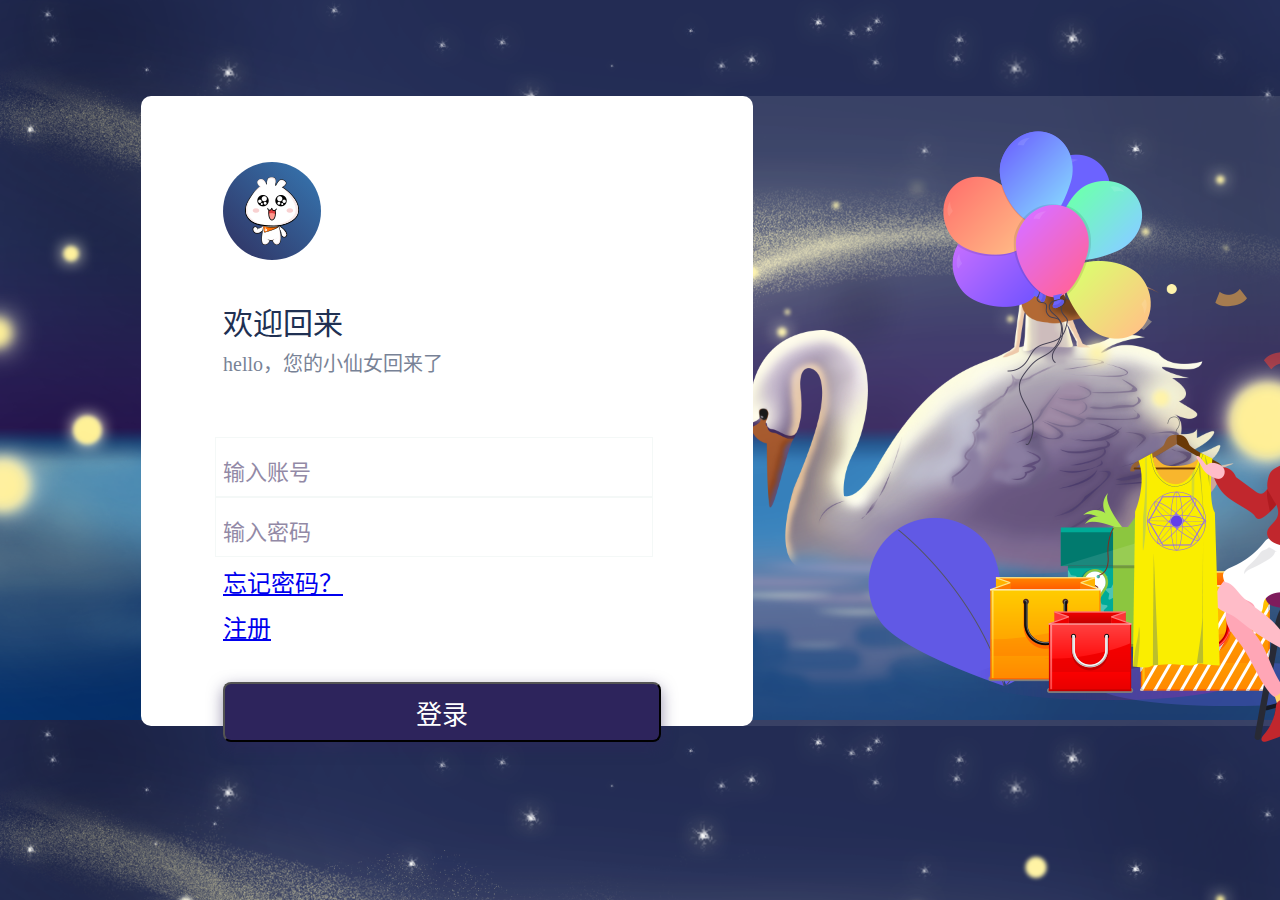
==== src/main/resources/static/index.html @ 0ee84d06 "init" ====
<html lang="zh-cn">
<head>
    <meta charset="UTF-8">
    <title>文件助手</title>
    <link href="css/login.css" rel="stylesheet">
    <script src="js/jquery-1.8.3.js"></script>
    <script src="js/js-cookie.js"></script>
    <script src="js/jquery.md5.js"></script>
    <script src="js/main.js"></script>
</head>
<body>
<div class="login_main">
    <div class="login_top">
        <img src="images/login/rabbit.png" draggable="false">
    </div>
    <div class="login-form">
        <p class="goback">欢迎回来</p>
        <p class="golabel">hello，您的小仙女回来了</p>
        <div class="login_input mt91" align="left">
            <span>输入账号</span>
            <input type="text" aria-autocomplete="none" autocomplete="none" onautocomplete="javascript:void(0);" name="name"/>
        </div>
        <div class="login_input">
            <span>输入密码</span>
            <input type="password" name="password" id="password"/>
        </div>
        <div class="forget_pwd"><a href="#">忘记密码？</a></div>
        <div class="register"><a href="html/register.html">注册</a></div>
        <button class="login_submit" id="submit">登录</button>
    </div>
    <div class="login-right">
        <img src="images/login/surprised.png" draggable="false">
    </div>
</div>
<script>
    $(function () {
        $("input").hover(function () {
            $(this).prev().addClass("span_focus");
            $(this).css("left", "-60px");
            $(this).css("margin-right", "40px");
        }, function () {
            if ($(this).val() != "") {
                return;
            }
            $(this).css("left", "-100px");
            $(this).prev().removeClass("span_focus");
            $(this).css("margin-right", "0px");
        });
        $("#submit").click(function () {
            var name = $("input[name='name']").val();
            var password = $("input[name='password']").val();
            var data = {
                name: name,
                password: $.md5($.md5(password))
            };
            $.post("user/login", data, function (res) {
                if (res.code == 0) {
                    $.cookie("username", res.data.user.userName, {expires: 10});
                    $.cookie("uuid", res.data.user.uuid, {expires: 10});
                    window.location.href = "html/index.html";
                }
                alert(res.msg);
            });
        });
    });
</script>
</body>
</html>
---- src/main/resources/static/css/login.css ----
*{
    margin: 0;
    padding: 0;
}
body{
    background-image: url("../images/login/background.png");
    background-size: 100% auto;

}
.login_main{
    display: block;
    position: absolute;
    height: 70%;
    margin: 7.5% 0 auto 141px;
    background-color: #ffffff;
    border-radius: 10px;
    padding-left: 82px;
}
.login_top{
    position: relative;
    width: 98px;
    height: 98px;
    border-radius: 50%;
    background-image: linear-gradient(45deg,
    #303060 0%,
    #3678b3 100%);
    margin-top: 66px;
}
.login_top>img{
    margin: 15px 22px;
}
.goback{
    margin-top: 39px;
    height: 32px;
    font-family: "59--Regular";
    font-size: 30px;
    font-weight: normal;
    font-stretch: normal;
    line-height: 49px;
    letter-spacing: 0px;
    color: #203052;
}
.golabel{
    margin-top: 9px;
    height: 26px;
    font-family: PingFang-SC-Regular;
    font-size: 20px;
    font-weight: normal;
    font-stretch: normal;
    line-height: 49px;
    letter-spacing: 0px;
    color: #203052;
    opacity: 0.6;
}
.login-form  input{
    vertical-align: bottom;
    font-size: 20px;
    position: relative;
    left: -100px;
    width: 438px!important;
    height: 60px;
    border: solid 1px #f4f8f7;

}
.mt91{
    margin-top: 71px;
}
.login-form{
    margin: 0 auto;
}
.login-form>.login_input>div{
    float: left;
}
.login-form>.login_input>span{
    font-family: PingFang-SC-Medium;
    font-size: 22px;
    font-weight: normal;
    font-stretch: normal;
    line-height: 49px;
    letter-spacing: 0px;
    color: #9289a6;
    position: relative;
    z-index: 2;
    width: 50px;
}
.forget_pwd{
    margin-top: 3px;
    position: relative;
    font-family: PingFang-SC-Medium;
    font-size: 24px;
    font-weight: normal;
    font-stretch: normal;
    line-height: 49px;
    letter-spacing: 0px;
    color: #2d245c;
}
.register{
    font-size: 24px;
}
.login_submit{
    margin-top: 38px;
    position: relative;
    width: 438px;
    height: 60px;
    background-color: #2d245c;
    box-shadow: 0px 5px 15px 0px
    rgba(45, 36, 92, 0.5);
    border-radius: 8px;
    font-family: PingFang-SC-Medium;
    font-size: 26px;
    font-weight: normal;
    font-stretch: normal;
    color: #ffffff;
}
.login-right{
    top: 0px;
    left:550px ;
    position: absolute;
    display: block;
    float: left;
    width: 170%;
    height: 100%;
    background-color:#ffffff1a;
    border-radius: 10px;
}
.login-right>img{
    margin-left: 100px;
}
.span_focus{
    top:-23px;
    font-size: 10px !important;
}
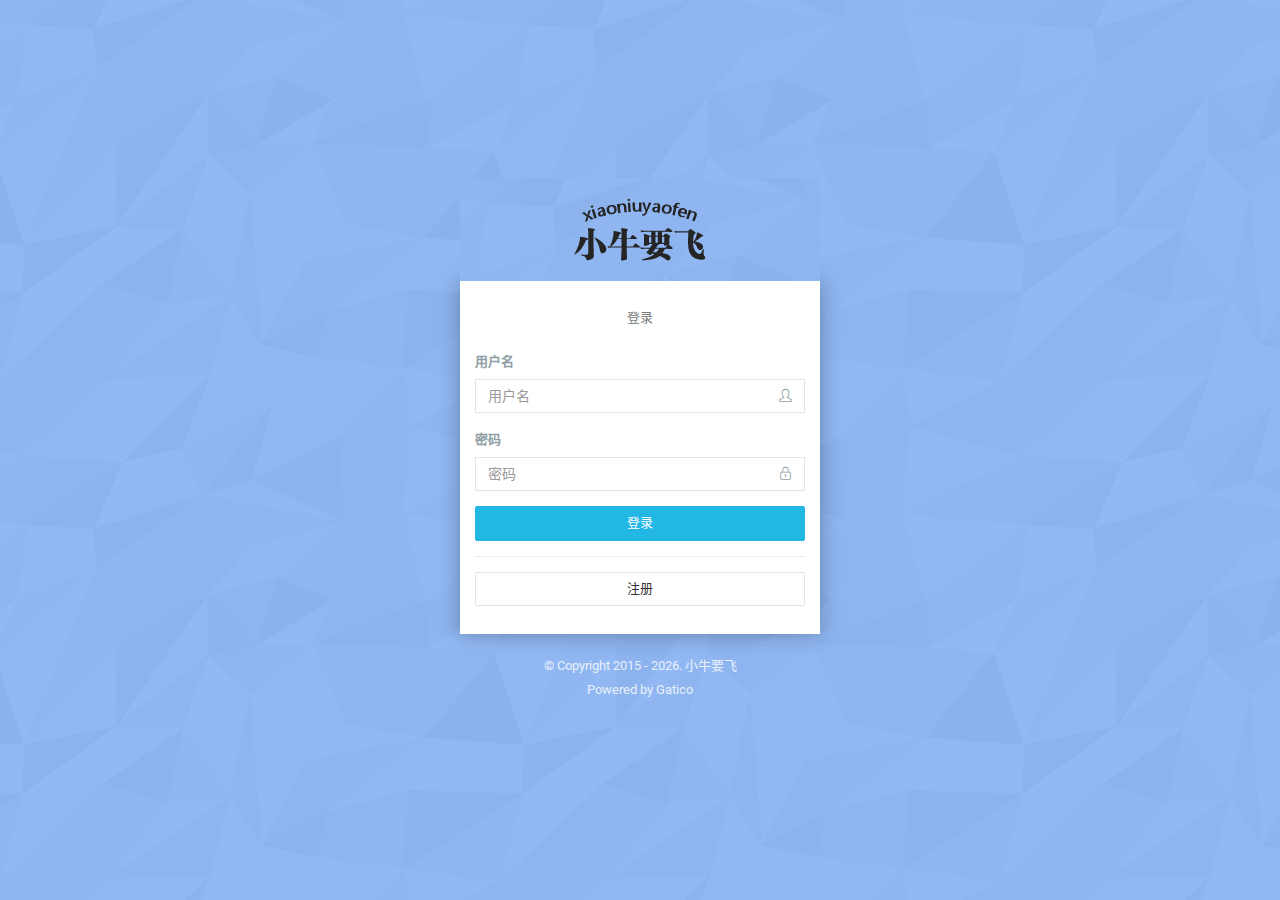
==== commit fa390526: "file" ====
--- a/src/main/resources/static/index.html
+++ b/src/main/resources/static/index.html
@@ -1,66 +1,101 @@
 <html lang="zh-cn">
 <head>
     <meta charset="UTF-8">
+    <meta http-equiv="X-UA-Compatible" content="IE=edge">
+    <meta name="viewport" content="width=device-width, initial-scale=1">
+    <!-- The above 3 meta tags *must* come first in the head; any other head content must come *after* these tags -->
     <title>文件助手</title>
-    <link href="css/login.css" rel="stylesheet">
-    <script src="js/jquery-1.8.3.js"></script>
+
+    <!-- Common plugins -->
+    <link href="css/bootstrap.min.css" rel="stylesheet">
+    <link href="css/simple-line-icons.css" rel="stylesheet">
+    <!--    <link href="css/font-awesome.min.css" rel="stylesheet">-->
+    <!--    <link href="css/pace.css" rel="stylesheet">-->
+    <!--    <link href="css/jasny-bootstrap.min.css" rel="stylesheet">-->
+    <!--    <link rel="stylesheet" href="css/nanoscroller.css">-->
+    <!--    <link rel="stylesheet" href="css/metismenu.min.css">-->
+    <!--for checkbox-->
+    <!--    <link href="css/blue.css" rel="stylesheet">-->
+    <!--template css-->
+    <link href="css/style.css" rel="stylesheet">
+    <!-- HTML5 shim and Respond.js for IE8 support of HTML5 elements and media queries -->
+    <!-- WARNING: Respond.js doesn't work if you view the page via file:// -->
+    <!--[if lt IE 9]>
+    <script src="js/html5shiv.min.js"></script>
+    <script src="js/respond.min.js"></script>
+    <![endif]-->
+    <link rel="icon" href="images/favicon.ico" type="image/x-icon"/>
+    <script src="js/jquery.min.js"></script>
     <script src="js/js-cookie.js"></script>
     <script src="js/jquery.md5.js"></script>
     <script src="js/main.js"></script>
+    <script src="js/layer/layer.js"></script>
 </head>
+<style type="text/css">
+    html, body {
+        height: 100%;
+    }
+</style>
 <body>
-<div class="login_main">
-    <div class="login_top">
-        <img src="images/login/rabbit.png" draggable="false">
-    </div>
-    <div class="login-form">
-        <p class="goback">欢迎回来</p>
-        <p class="golabel">hello，您的小仙女回来了</p>
-        <div class="login_input mt91" align="left">
-            <span>输入账号</span>
-            <input type="text" aria-autocomplete="none" autocomplete="none" onautocomplete="javascript:void(0);" name="name"/>
+<div class="misc-wrapper">
+    <div class="misc-content">
+        <div class="container">
+            <div class="row">
+                <div class="col-sm-6 col-sm-offset-3 col-md-4 col-md-offset-4">
+                    <div class="misc-wrapper text-center">
+                        <img src="images/index/logo.png" alt="">
+                    </div>
+                    <div class="misc-box">
+                        <p class="text-center text-uppercase pad-v">登录</p>
+                        <form role="form" novalidate onsubmit="return false" action="/">
+                            <div class="form-group">
+                                <label class="text-muted" for="name">用户名</label>
+                                <div class="group-icon">
+                                    <input id="name" type="text" name="name" placeholder="用户名" class="form-control" required="true" datatype="string">
+                                    <span class="icon-user text-muted icon-input"></span>
+                                </div>
+                            </div>
+                            <div class="form-group">
+                                <label class="text-muted" for="password">密码</label>
+                                <div class="group-icon">
+                                    <input id="password" type="password" name="password" placeholder="密码" class="form-control" required="true" datatype="string-english">
+                                    <span class="icon-lock text-muted icon-input"></span>
+                                </div>
+                            </div>
+                            <div class="clearfix">
+                                <!--<div class="pull-left">
+                                   <div class="checkbox">
+                                         <label>
+                                             <input type="checkbox" class="i-checks" name="remember">
+                                             <span>  Remember Me</span></label>
+                                     </div>
+                                </div>
+                                -->
+                                <div>
+                                    <button type="submit" id="submit" class="btn btn-block btn-primary">登录</button>
+                                </div>
+                            </div>
+                            <hr>
+                            <!--<p class=" text-center">Need to Signup?</p>-->
+                            <a href="html/register.html" class="btn btn-block btn-default">注册</a>
+                        </form>
+                    </div>
+                    <div class="text-center misc-footer">
+                        <span>&copy; Copyright 2015 - <font id="year">2017</font>. 小牛要飞<br>Powered by Gatico</span>
+                    </div>
+                </div>
+            </div>
         </div>
-        <div class="login_input">
-            <span>输入密码</span>
-            <input type="password" name="password" id="password"/>
-        </div>
-        <div class="forget_pwd"><a href="#">忘记密码？</a></div>
-        <div class="register"><a href="html/register.html">注册</a></div>
-        <button class="login_submit" id="submit">登录</button>
-    </div>
-    <div class="login-right">
-        <img src="images/login/surprised.png" draggable="false">
     </div>
 </div>
 <script>
     $(function () {
-        $("input").hover(function () {
-            $(this).prev().addClass("span_focus");
-            $(this).css("left", "-60px");
-            $(this).css("margin-right", "40px");
-        }, function () {
-            if ($(this).val() != "") {
-                return;
-            }
-            $(this).css("left", "-100px");
-            $(this).prev().removeClass("span_focus");
-            $(this).css("margin-right", "0px");
-        });
+        $("#year").html(new Date().format("yyyy"));
         $("#submit").click(function () {
-            var name = $("input[name='name']").val();
-            var password = $("input[name='password']").val();
-            var data = {
-                name: name,
-                password: $.md5($.md5(password))
-            };
-            $.post("user/login", data, function (res) {
-                if (res.code == 0) {
-                    $.cookie("username", res.data.user.userName, {expires: 10});
-                    $.cookie("uuid", res.data.user.uuid, {expires: 10});
-                    window.location.href = "html/index.html";
-                }
-                alert(res.msg);
-            });
+            layer.load(0, {shade: [0.3, '#fff']}); //0代表加载的风格，支持0-2
+            setTimeout(function () {
+                login();
+               }, 1500);
         });
     });
 </script>
--- a/src/main/resources/static/css/simple-line-icons.css
+++ b/src/main/resources/static/css/simple-line-icons.css
@@ -0,0 +1,526 @@
+﻿@font-face {
+	font-family: 'Simple-Line-Icons';
+	src:url('../fonts/simple-line-icons.eot');
+	src:url('../fonts/simple-line-icons.eot') format('embedded-opentype'),
+		url('../fonts/simple-line-icons.woff') format('woff'),
+		url('../fonts/simple-line-icons.ttf') format('truetype'),
+		url('../fonts/simple-line-icons.svg#simple-line-icons') format('svg');
+	font-weight: normal;
+	font-style: normal;
+}
+
+/* Use the following CSS code if you want to use data attributes for inserting your icons */
+[data-icon]:before {
+	font-family: 'Simple-Line-Icons';
+	content: attr(data-icon);
+	speak: none;
+	font-weight: normal;
+	font-variant: normal;
+	text-transform: none;
+	line-height: 1;
+	-webkit-font-smoothing: antialiased;
+	-moz-osx-font-smoothing: grayscale;
+}
+
+/* Use the following CSS code if you want to have a class per icon */
+/*
+Instead of a list of all class selectors,
+you can use the generic selector below, but it's slower:
+[class*="icon-"] {
+*/
+.icon-user-female, .icon-user-follow, .icon-user-following, .icon-user-unfollow, .icon-trophy, .icon-screen-smartphone, .icon-screen-desktop, .icon-plane, .icon-notebook, .icon-moustache, .icon-mouse, .icon-magnet, .icon-energy, .icon-emoticon-smile, .icon-disc, .icon-cursor-move, .icon-crop, .icon-credit-card, .icon-chemistry, .icon-user, .icon-speedometer, .icon-social-youtube, .icon-social-twitter, .icon-social-tumblr, .icon-social-facebook, .icon-social-dropbox, .icon-social-dribbble, .icon-shield, .icon-screen-tablet, .icon-magic-wand, .icon-hourglass, .icon-graduation, .icon-ghost, .icon-game-controller, .icon-fire, .icon-eyeglasses, .icon-envelope-open, .icon-envelope-letter, .icon-bell, .icon-badge, .icon-anchor, .icon-wallet, .icon-vector, .icon-speech, .icon-puzzle, .icon-printer, .icon-present, .icon-playlist, .icon-pin, .icon-picture, .icon-map, .icon-layers, .icon-handbag, .icon-globe-alt, .icon-globe, .icon-frame, .icon-folder-alt, .icon-film, .icon-feed, .icon-earphones-alt, .icon-earphones, .icon-drop, .icon-drawer, .icon-docs, .icon-directions, .icon-direction, .icon-diamond, .icon-cup, .icon-compass, .icon-call-out, .icon-call-in, .icon-call-end, .icon-calculator, .icon-bubbles, .icon-briefcase, .icon-book-open, .icon-basket-loaded, .icon-basket, .icon-bag, .icon-action-undo, .icon-action-redo, .icon-wrench, .icon-umbrella, .icon-trash, .icon-tag, .icon-support, .icon-size-fullscreen, .icon-size-actual, .icon-shuffle, .icon-share-alt, .icon-share, .icon-rocket, .icon-question, .icon-pie-chart, .icon-pencil, .icon-note, .icon-music-tone-alt, .icon-music-tone, .icon-microphone, .icon-loop, .icon-logout, .icon-login, .icon-list, .icon-like, .icon-home, .icon-grid, .icon-graph, .icon-equalizer, .icon-dislike, .icon-cursor, .icon-control-start, .icon-control-rewind, .icon-control-play, .icon-control-pause, .icon-control-forward, .icon-control-end, .icon-calendar, .icon-bulb, .icon-bar-chart, .icon-arrow-up, .icon-arrow-right, .icon-arrow-left, .icon-arrow-down, .icon-ban, .icon-bubble, .icon-camcorder, .icon-camera, .icon-check, .icon-clock, .icon-close, .icon-cloud-download, .icon-cloud-upload, .icon-doc, .icon-envelope, .icon-eye, .icon-flag, .icon-folder, .icon-heart, .icon-info, .icon-key, .icon-link, .icon-lock, .icon-lock-open, .icon-magnifier, .icon-magnifier-add, .icon-magnifier-remove, .icon-paper-clip, .icon-paper-plane, .icon-plus, .icon-pointer, .icon-power, .icon-refresh, .icon-reload, .icon-settings, .icon-star, .icon-symbol-female, .icon-symbol-male, .icon-target, .icon-volume-1, .icon-volume-2, .icon-volume-off, .icon-users {
+	font-family: 'Simple-Line-Icons';
+	speak: none;
+	font-style: normal;
+	font-weight: normal;
+	font-variant: normal;
+	text-transform: none;
+	line-height: 1;
+	-webkit-font-smoothing: antialiased;
+}
+.icon-user-female:before {
+	content: "\e000";
+}
+.icon-user-follow:before {
+	content: "\e002";
+}
+.icon-user-following:before {
+	content: "\e003";
+}
+.icon-user-unfollow:before {
+	content: "\e004";
+}
+.icon-trophy:before {
+	content: "\e006";
+}
+.icon-screen-smartphone:before {
+	content: "\e010";
+}
+.icon-screen-desktop:before {
+	content: "\e011";
+}
+.icon-plane:before {
+	content: "\e012";
+}
+.icon-notebook:before {
+	content: "\e013";
+}
+.icon-moustache:before {
+	content: "\e014";
+}
+.icon-mouse:before {
+	content: "\e015";
+}
+.icon-magnet:before {
+	content: "\e016";
+}
+.icon-energy:before {
+	content: "\e020";
+}
+.icon-emoticon-smile:before {
+	content: "\e021";
+}
+.icon-disc:before {
+	content: "\e022";
+}
+.icon-cursor-move:before {
+	content: "\e023";
+}
+.icon-crop:before {
+	content: "\e024";
+}
+.icon-credit-card:before {
+	content: "\e025";
+}
+.icon-chemistry:before {
+	content: "\e026";
+}
+.icon-user:before {
+	content: "\e005";
+}
+.icon-speedometer:before {
+	content: "\e007";
+}
+.icon-social-youtube:before {
+	content: "\e008";
+}
+.icon-social-twitter:before {
+	content: "\e009";
+}
+.icon-social-tumblr:before {
+	content: "\e00a";
+}
+.icon-social-facebook:before {
+	content: "\e00b";
+}
+.icon-social-dropbox:before {
+	content: "\e00c";
+}
+.icon-social-dribbble:before {
+	content: "\e00d";
+}
+.icon-shield:before {
+	content: "\e00e";
+}
+.icon-screen-tablet:before {
+	content: "\e00f";
+}
+.icon-magic-wand:before {
+	content: "\e017";
+}
+.icon-hourglass:before {
+	content: "\e018";
+}
+.icon-graduation:before {
+	content: "\e019";
+}
+.icon-ghost:before {
+	content: "\e01a";
+}
+.icon-game-controller:before {
+	content: "\e01b";
+}
+.icon-fire:before {
+	content: "\e01c";
+}
+.icon-eyeglasses:before {
+	content: "\e01d";
+}
+.icon-envelope-open:before {
+	content: "\e01e";
+}
+.icon-envelope-letter:before {
+	content: "\e01f";
+}
+.icon-bell:before {
+	content: "\e027";
+}
+.icon-badge:before {
+	content: "\e028";
+}
+.icon-anchor:before {
+	content: "\e029";
+}
+.icon-wallet:before {
+	content: "\e02a";
+}
+.icon-vector:before {
+	content: "\e02b";
+}
+.icon-speech:before {
+	content: "\e02c";
+}
+.icon-puzzle:before {
+	content: "\e02d";
+}
+.icon-printer:before {
+	content: "\e02e";
+}
+.icon-present:before {
+	content: "\e02f";
+}
+.icon-playlist:before {
+	content: "\e030";
+}
+.icon-pin:before {
+	content: "\e031";
+}
+.icon-picture:before {
+	content: "\e032";
+}
+.icon-map:before {
+	content: "\e033";
+}
+.icon-layers:before {
+	content: "\e034";
+}
+.icon-handbag:before {
+	content: "\e035";
+}
+.icon-globe-alt:before {
+	content: "\e036";
+}
+.icon-globe:before {
+	content: "\e037";
+}
+.icon-frame:before {
+	content: "\e038";
+}
+.icon-folder-alt:before {
+	content: "\e039";
+}
+.icon-film:before {
+	content: "\e03a";
+}
+.icon-feed:before {
+	content: "\e03b";
+}
+.icon-earphones-alt:before {
+	content: "\e03c";
+}
+.icon-earphones:before {
+	content: "\e03d";
+}
+.icon-drop:before {
+	content: "\e03e";
+}
+.icon-drawer:before {
+	content: "\e03f";
+}
+.icon-docs:before {
+	content: "\e040";
+}
+.icon-directions:before {
+	content: "\e041";
+}
+.icon-direction:before {
+	content: "\e042";
+}
+.icon-diamond:before {
+	content: "\e043";
+}
+.icon-cup:before {
+	content: "\e044";
+}
+.icon-compass:before {
+	content: "\e045";
+}
+.icon-call-out:before {
+	content: "\e046";
+}
+.icon-call-in:before {
+	content: "\e047";
+}
+.icon-call-end:before {
+	content: "\e048";
+}
+.icon-calculator:before {
+	content: "\e049";
+}
+.icon-bubbles:before {
+	content: "\e04a";
+}
+.icon-briefcase:before {
+	content: "\e04b";
+}
+.icon-book-open:before {
+	content: "\e04c";
+}
+.icon-basket-loaded:before {
+	content: "\e04d";
+}
+.icon-basket:before {
+	content: "\e04e";
+}
+.icon-bag:before {
+	content: "\e04f";
+}
+.icon-action-undo:before {
+	content: "\e050";
+}
+.icon-action-redo:before {
+	content: "\e051";
+}
+.icon-wrench:before {
+	content: "\e052";
+}
+.icon-umbrella:before {
+	content: "\e053";
+}
+.icon-trash:before {
+	content: "\e054";
+}
+.icon-tag:before {
+	content: "\e055";
+}
+.icon-support:before {
+	content: "\e056";
+}
+.icon-size-fullscreen:before {
+	content: "\e057";
+}
+.icon-size-actual:before {
+	content: "\e058";
+}
+.icon-shuffle:before {
+	content: "\e059";
+}
+.icon-share-alt:before {
+	content: "\e05a";
+}
+.icon-share:before {
+	content: "\e05b";
+}
+.icon-rocket:before {
+	content: "\e05c";
+}
+.icon-question:before {
+	content: "\e05d";
+}
+.icon-pie-chart:before {
+	content: "\e05e";
+}
+.icon-pencil:before {
+	content: "\e05f";
+}
+.icon-note:before {
+	content: "\e060";
+}
+.icon-music-tone-alt:before {
+	content: "\e061";
+}
+.icon-music-tone:before {
+	content: "\e062";
+}
+.icon-microphone:before {
+	content: "\e063";
+}
+.icon-loop:before {
+	content: "\e064";
+}
+.icon-logout:before {
+	content: "\e065";
+}
+.icon-login:before {
+	content: "\e066";
+}
+.icon-list:before {
+	content: "\e067";
+}
+.icon-like:before {
+	content: "\e068";
+}
+.icon-home:before {
+	content: "\e069";
+}
+.icon-grid:before {
+	content: "\e06a";
+}
+.icon-graph:before {
+	content: "\e06b";
+}
+.icon-equalizer:before {
+	content: "\e06c";
+}
+.icon-dislike:before {
+	content: "\e06d";
+}
+.icon-cursor:before {
+	content: "\e06e";
+}
+.icon-control-start:before {
+	content: "\e06f";
+}
+.icon-control-rewind:before {
+	content: "\e070";
+}
+.icon-control-play:before {
+	content: "\e071";
+}
+.icon-control-pause:before {
+	content: "\e072";
+}
+.icon-control-forward:before {
+	content: "\e073";
+}
+.icon-control-end:before {
+	content: "\e074";
+}
+.icon-calendar:before {
+	content: "\e075";
+}
+.icon-bulb:before {
+	content: "\e076";
+}
+.icon-bar-chart:before {
+	content: "\e077";
+}
+.icon-arrow-up:before {
+	content: "\e078";
+}
+.icon-arrow-right:before {
+	content: "\e079";
+}
+.icon-arrow-left:before {
+	content: "\e07a";
+}
+.icon-arrow-down:before {
+	content: "\e07b";
+}
+.icon-ban:before {
+	content: "\e07c";
+}
+.icon-bubble:before {
+	content: "\e07d";
+}
+.icon-camcorder:before {
+	content: "\e07e";
+}
+.icon-camera:before {
+	content: "\e07f";
+}
+.icon-check:before {
+	content: "\e080";
+}
+.icon-clock:before {
+	content: "\e081";
+}
+.icon-close:before {
+	content: "\e082";
+}
+.icon-cloud-download:before {
+	content: "\e083";
+}
+.icon-cloud-upload:before {
+	content: "\e084";
+}
+.icon-doc:before {
+	content: "\e085";
+}
+.icon-envelope:before {
+	content: "\e086";
+}
+.icon-eye:before {
+	content: "\e087";
+}
+.icon-flag:before {
+	content: "\e088";
+}
+.icon-folder:before {
+	content: "\e089";
+}
+.icon-heart:before {
+	content: "\e08a";
+}
+.icon-info:before {
+	content: "\e08b";
+}
+.icon-key:before {
+	content: "\e08c";
+}
+.icon-link:before {
+	content: "\e08d";
+}
+.icon-lock:before {
+	content: "\e08e";
+}
+.icon-lock-open:before {
+	content: "\e08f";
+}
+.icon-magnifier:before {
+	content: "\e090";
+}
+.icon-magnifier-add:before {
+	content: "\e091";
+}
+.icon-magnifier-remove:before {
+	content: "\e092";
+}
+.icon-paper-clip:before {
+	content: "\e093";
+}
+.icon-paper-plane:before {
+	content: "\e094";
+}
+.icon-plus:before {
+	content: "\e095";
+}
+.icon-pointer:before {
+	content: "\e096";
+}
+.icon-power:before {
+	content: "\e097";
+}
+.icon-refresh:before {
+	content: "\e098";
+}
+.icon-reload:before {
+	content: "\e099";
+}
+.icon-settings:before {
+	content: "\e09a";
+}
+.icon-star:before {
+	content: "\e09b";
+}
+.icon-symbol-female:before {
+	content: "\e09c";
+}
+.icon-symbol-male:before {
+	content: "\e09d";
+}
+.icon-target:before {
+	content: "\e09e";
+}
+.icon-volume-1:before {
+	content: "\e09f";
+}
+.icon-volume-2:before {
+	content: "\e0a0";
+}
+.icon-volume-off:before {
+	content: "\e0a1";
+}
+.icon-users:before {
+	content: "\e001";
+}--- a/src/main/resources/static/css/pace.css
+++ b/src/main/resources/static/css/pace.css
@@ -0,0 +1,76 @@
+﻿.pace {
+  -webkit-pointer-events: none;
+  pointer-events: none;
+  -webkit-user-select: none;
+  -moz-user-select: none;
+  user-select: none;
+}
+
+.pace-inactive {
+  display: none;
+}
+
+.pace .pace-progress {
+  background: #b7e8fa;
+  position: fixed;
+  z-index: 2000;
+  top: 0;
+  right: 100%;
+  width: 100%;
+  height: 2px;
+}
+
+.pace .pace-progress-inner {
+  display: block;
+  position: absolute;
+  right: 0px;
+  width: 100px;
+  height: 100%;
+  box-shadow: 0 0 10px #b7e8fa, 0 0 5px #b7e8fa;
+  opacity: 1.0;
+  -webkit-transform: rotate(3deg) translate(0px, -4px);
+  -moz-transform: rotate(3deg) translate(0px, -4px);
+  -ms-transform: rotate(3deg) translate(0px, -4px);
+  -o-transform: rotate(3deg) translate(0px, -4px);
+  transform: rotate(3deg) translate(0px, -4px);
+}
+
+.pace .pace-activity {
+  display: block;
+  position: fixed;
+  z-index: 2000;
+  top: 5px;
+  right: 5px;
+  width: 14px;
+  height: 14px;
+  border: solid 2px transparent;
+  border-top-color: #b7e8fa;
+  border-left-color: #b7e8fa;
+  border-radius: 10px;
+  -webkit-animation: pace-spinner 400ms linear infinite;
+  -moz-animation: pace-spinner 400ms linear infinite;
+  -ms-animation: pace-spinner 400ms linear infinite;
+  -o-animation: pace-spinner 400ms linear infinite;
+  animation: pace-spinner 400ms linear infinite;
+}
+
+@-webkit-keyframes pace-spinner {
+  0% { -webkit-transform: rotate(0deg); transform: rotate(0deg); }
+  100% { -webkit-transform: rotate(360deg); transform: rotate(360deg); }
+}
+@-moz-keyframes pace-spinner {
+  0% { -moz-transform: rotate(0deg); transform: rotate(0deg); }
+  100% { -moz-transform: rotate(360deg); transform: rotate(360deg); }
+}
+@-o-keyframes pace-spinner {
+  0% { -o-transform: rotate(0deg); transform: rotate(0deg); }
+  100% { -o-transform: rotate(360deg); transform: rotate(360deg); }
+}
+@-ms-keyframes pace-spinner {
+  0% { -ms-transform: rotate(0deg); transform: rotate(0deg); }
+  100% { -ms-transform: rotate(360deg); transform: rotate(360deg); }
+}
+@keyframes pace-spinner {
+  0% { transform: rotate(0deg); transform: rotate(0deg); }
+  100% { transform: rotate(360deg); transform: rotate(360deg); }
+}
--- a/src/main/resources/static/css/nanoscroller.css
+++ b/src/main/resources/static/css/nanoscroller.css
@@ -0,0 +1,55 @@
+﻿/** initial setup **/
+.nano {
+  position : relative;
+  width    : 100%;
+  height   : 100%;
+  overflow : hidden;
+}
+.nano > .nano-content {
+  position      : absolute;
+  overflow      : scroll;
+  overflow-x    : hidden;
+  top           : 0;
+  right         : 0;
+  bottom        : 0;
+  left          : 0;
+}
+.nano > .nano-content:focus {
+  outline: thin dotted;
+}
+.nano > .nano-content::-webkit-scrollbar {
+  display: none;
+}
+.has-scrollbar > .nano-content::-webkit-scrollbar {
+  display: block;
+}
+.nano > .nano-pane {
+  background : rgba(0,0,0,.25);
+  position   : absolute;
+  width      : 10px;
+  right      : 0;
+  top        : 0;
+  bottom     : 0;
+  visibility : hidden\9; /* Target only IE7 and IE8 with this hack */
+  opacity    : .01;
+  -webkit-transition    : .2s;
+  -moz-transition       : .2s;
+  -o-transition         : .2s;
+  transition            : .2s;
+  -moz-border-radius    : 5px;
+  -webkit-border-radius : 5px;
+  border-radius         : 5px;
+}
+.nano > .nano-pane > .nano-slider {
+  background: #444;
+  background: rgba(0,0,0,.5);
+  position              : relative;
+  margin                : 0 1px;
+  -moz-border-radius    : 3px;
+  -webkit-border-radius : 3px;
+  border-radius         : 3px;
+}
+.nano:hover > .nano-pane, .nano-pane.active, .nano-pane.flashed {
+  visibility : visible\9; /* Target only IE7 and IE8 with this hack */
+  opacity    : 0.99;
+}
--- a/src/main/resources/static/css/metismenu.min.css
+++ b/src/main/resources/static/css/metismenu.min.css
@@ -0,0 +1,10 @@
+﻿/*
+ * metismenu - v2.5.2
+ * A jQuery menu plugin
+ * https://github.com/onokumus/metisMenu#readme
+ *
+ * Made by Osman Nuri Okumuş <onokumus@gmail.com> (https://github.com/onokumus)
+ * Under MIT License
+ */
+
+.metismenu .arrow{float:right;line-height:1.42857}[dir=rtl] .metismenu .arrow{float:left}.metismenu .glyphicon.arrow:before{content:"\e079"}.metismenu .active>a>.glyphicon.arrow:before{content:"\e114"}.metismenu .fa.arrow:before{content:"\f104"}.metismenu .active>a>.fa.arrow:before{content:"\f107"}.metismenu .ion.arrow:before{content:"\f3d2"}.metismenu .active>a>.ion.arrow:before{content:"\f3d0"}.metismenu .plus-times{float:right}[dir=rtl] .metismenu .plus-times{float:left}.metismenu .fa.plus-times:before{content:"\f067"}.metismenu .active>a>.fa.plus-times{-webkit-transform:rotate(45deg);-ms-transform:rotate(45deg);-o-transform:rotate(45deg);transform:rotate(45deg)}.metismenu .plus-minus{float:right}[dir=rtl] .metismenu .plus-minus{float:left}.metismenu .fa.plus-minus:before{content:"\f067"}.metismenu .active>a>.fa.plus-minus:before{content:"\f068"}.metismenu .collapse{display:none}.metismenu .collapse.in{display:block}.metismenu .collapsing{position:relative;height:0;overflow:hidden;-webkit-transition-timing-function:ease;-o-transition-timing-function:ease;transition-timing-function:ease;-webkit-transition-duration:.35s;-o-transition-duration:.35s;transition-duration:.35s;-webkit-transition-property:height,visibility;-o-transition-property:height,visibility;transition-property:height,visibility}--- a/src/main/resources/static/css/blue.css
+++ b/src/main/resources/static/css/blue.css
@@ -0,0 +1,59 @@
+﻿/* iCheck plugin Square skin, blue
+----------------------------------- */
+.icheckbox_square-blue,
+.iradio_square-blue {
+    display: inline-block;
+    *display: inline;
+    vertical-align: middle;
+    margin: 0;
+    padding: 0;
+    width: 22px;
+    height: 22px;
+    background: url(../images/blue.png) no-repeat;
+    border: none;
+    cursor: pointer;
+}
+
+.icheckbox_square-blue {
+    background-position: 0 0;
+}
+    .icheckbox_square-blue.hover {
+        background-position: -24px 0;
+    }
+    .icheckbox_square-blue.checked {
+        background-position: -48px 0;
+    }
+    .icheckbox_square-blue.disabled {
+        background-position: -72px 0;
+        cursor: default;
+    }
+    .icheckbox_square-blue.checked.disabled {
+        background-position: -96px 0;
+    }
+
+.iradio_square-blue {
+    background-position: -120px 0;
+}
+    .iradio_square-blue.hover {
+        background-position: -144px 0;
+    }
+    .iradio_square-blue.checked {
+        background-position: -168px 0;
+    }
+    .iradio_square-blue.disabled {
+        background-position: -192px 0;
+        cursor: default;
+    }
+    .iradio_square-blue.checked.disabled {
+        background-position: -216px 0;
+    }
+
+/* HiDPI support */
+@media (-o-min-device-pixel-ratio: 5/4), (-webkit-min-device-pixel-ratio: 1.25), (min-resolution: 120dpi), (min-resolution: 1.25dppx) {
+    .icheckbox_square-blue,
+    .iradio_square-blue {
+        background-image: url(../images/blue@2x.png);
+        -webkit-background-size: 240px 24px;
+        background-size: 240px 24px;
+    }
+}--- a/src/main/resources/static/css/style.css
+++ b/src/main/resources/static/css/style.css
@@ -0,0 +1,3718 @@
+﻿@import "3a6ba3391109487b9e5edafca9a8795b.css";
+/*Fonts*/
+/**background-colors*/
+.bg-light-dark {
+  background-color: rgba(0, 0, 0, 0.1);
+}
+
+.white-bg {
+  background: #fff;
+}
+
+.bg-success {
+  background-color: #4CAF50;
+}
+
+.border-success {
+  border-color: #4CAF50;
+}
+
+body {
+  font-family: "Roboto", Helvetica, Arial, sans-serif;
+  color: #777;
+  font-size: 13px;
+  font-weight: 400;
+  line-height: 24px;
+  overflow-x: hidden;
+  background-color: #F6FAFB;
+}
+
+a {
+  text-decoration: none;
+  -moz-transition: all 0.3s;
+  -o-transition: all 0.3s;
+  -webkit-transition: all 0.3s;
+  transition: all 0.3s;
+  color: #56afd7;
+}
+a:hover, a:focus {
+  text-decoration: none;
+  outline: 0 !important;
+}
+
+a.text-muted:hover {
+  color: #23b7e5;
+}
+
+a blockquote {
+  color: #666;
+}
+
+blockquote {
+  font-style: italic;
+}
+
+hr {
+  margin-top: 15px;
+  margin-bottom: 15px;
+}
+
+button:focus {
+  outline: 0 !important;
+}
+
+h1, h2, h3, h4, h5, h6 {
+  margin-top: 0px;
+  font-weight: 700;
+}
+
+strong, b {
+  font-weight: 700 !important;
+}
+
+.center-block {
+  display: block;
+  margin-left: auto;
+  margin-right: auto;
+}
+
+.padding-20 {
+  padding: 20px;
+}
+
+.no-padding {
+  padding: 0 !important;
+}
+
+.no-margin {
+  margin: 0px !important;
+}
+
+.text-sm {
+  font-size: 12px !important;
+}
+
+.font-100 {
+  font-weight: 100 !important;
+}
+
+.font-300 {
+  font-weight: 300 !important;
+}
+
+.font-400 {
+  font-weight: 400 !important;
+}
+
+.font-500 {
+  font-weight: 500 !important;
+}
+
+.font-600 {
+  font-weight: 600 !important;
+}
+
+.font-700 {
+  font-weight: 700 !important;
+}
+
+.overflow-hidden {
+  overflow: hidden;
+}
+
+.pv-15 {
+  padding-top: 15px !important;
+  padding-bottom: 15px !important;
+}
+
+.padding-5 {
+  padding: 5px !important;
+}
+
+.mv-0 {
+  margin: 0 !important;
+}
+
+.mt-0 {
+  margin-top: 0 !important;
+}
+
+.bb {
+  border-bottom: 1px solid rgba(0, 0, 0, 0.12);
+}
+
+.br {
+  border-right: 1px solid rgba(0, 0, 0, 0.12);
+}
+
+.pv-0 {
+  padding-top: 0 !important;
+  padding-bottom: 0 !important;
+}
+
+.row-table {
+  display: table;
+  table-layout: fixed;
+  height: 100%;
+  width: 100%;
+  margin: 0;
+}
+
+.row-table > [class*=col-] {
+  display: table-cell;
+  float: none;
+  table-layout: fixed;
+  vertical-align: middle;
+}
+
+.padding-0 {
+  padding: 0px !important;
+}
+
+.font-lg {
+  font-size: 60px;
+  line-height: 60px;
+}
+
+/*background color*/
+.bg-light {
+  background-color: #fff !important;
+  border-color: #fff !important;
+}
+
+.bg-gray {
+  background-color: #f7f9fa !important;
+  border-color: #f7f9fa !important;
+}
+
+.bg-primary {
+  background-color: #23b7e5 !important;
+  border-color: #23b7e5 !important;
+  color: #fff;
+}
+
+.bg-blue {
+  background-color: #03A9F4 !important;
+  border-color: #03A9F4 !important;
+  color: #fff;
+}
+
+.bg-success {
+  background-color: #4CAF50 !important;
+  border-color: #4CAF50 !important;
+  color: #fff;
+}
+
+.bg-danger {
+  background-color: #F44336 !important;
+  border-color: #F44336 !important;
+  color: #fff;
+}
+
+.bg-info {
+  background-color: #56afd7 !important;
+  border-color: #56afd7 !important;
+  color: #fff;
+}
+
+.bg-teal {
+  background-color: #26A69A !important;
+  border-color: #26A69A !important;
+  color: #fff;
+}
+
+.bg-indigo {
+  background-color: #7986CB !important;
+  border-color: #7986CB !important;
+  color: #fff;
+}
+
+.bg-warning {
+  background-color: #FF7043 !important;
+  border-color: #FF7043 !important;
+  color: #fff;
+}
+
+.bg-dark {
+  background-color: #212121 !important;
+  border-color: #212121 !important;
+  color: #fff;
+}
+
+.bg-dark {
+  background-color: #212121 !important;
+  border-color: #212121 !important;
+  color: #fff;
+}
+
+.text-muted {
+  color: #909fa7;
+}
+
+.text-primary {
+  color: #23b7e5;
+}
+
+.text-success {
+  color: #4CAF50;
+}
+
+.text-danger {
+  color: #F44336;
+}
+
+.text-warning {
+  color: #FF7043;
+}
+
+.text-blue {
+  color: #03A9F4;
+}
+
+.text-info {
+  color: #56afd7;
+}
+
+.text-teal {
+  color: #26A69A;
+}
+
+.text-indigo {
+  color: #7986CB;
+}
+
+/**alerts*/
+.alert-danger {
+  color: #F44336;
+  background-color: transparent;
+  border-color: #F44336;
+}
+
+.alert-warning {
+  color: #FF7043;
+  background-color: transparent;
+  border-color: #FF7043;
+}
+
+.alert-info {
+  color: #56afd7;
+  background-color: transparent;
+  border-color: #56afd7;
+}
+
+.alert-success {
+  color: #4CAF50;
+  background-color: transparent;
+  border-color: #4CAF50;
+}
+
+/**toastr notification color**/
+.jq-icon-info {
+  background-color: #56afd7;
+}
+
+.jq-icon-success {
+  background-color: #4CAF50;
+}
+
+.jq-icon-warning {
+  background-color: #FF7043;
+}
+
+.jq-icon-error {
+  background-color: #F44336;
+}
+
+.close-jq-toast-single {
+  position: absolute;
+  top: 1px;
+  right: 4px;
+  font-size: 14px;
+  cursor: pointer;
+}
+
+.jq-toast-single {
+  border-radius: 0px;
+  font-family: "Roboto", Helvetica, Arial, sans-serif;
+}
+
+.jq-toast-single h2 {
+  font-family: "Roboto", Helvetica, Arial, sans-serif;
+}
+
+.jq-toast-loader {
+  height: 2px;
+  border-radius: 0px;
+}
+
+.dropcap:first-letter {
+  font-size: 18px;
+  font-weight: 700;
+  color: #23b7e5;
+  display: inline-block;
+}
+
+/***margins**/
+.margin-b-0 {
+  margin-bottom: 0px;
+}
+
+.margin-b-5 {
+  margin-bottom: 5px;
+}
+
+.margin-b-10 {
+  margin-bottom: 10px;
+}
+
+.margin-b-20 {
+  margin-bottom: 20px;
+}
+
+.margin-b-30 {
+  margin-bottom: 30px;
+}
+
+.margin-b-40 {
+  margin-bottom: 40px;
+}
+
+.margin-b-50 {
+  margin-bottom: 50px;
+}
+
+.margin-r-5 {
+  margin-right: 5px;
+}
+
+.margin-l-5 {
+  margin-left: 5px;
+}
+
+.margin-tb-10 {
+  margin: 10px 0;
+}
+
+.margin-tb-20 {
+  margin: 20px 0;
+}
+
+.margin-tb-30 {
+  margin: 30px 0;
+}
+
+.pad-v {
+  padding: 10px 0;
+}
+
+.fullwidth {
+  margin-left: -30px;
+  margin-right: -30px;
+  padding: 0px 30px;
+}
+
+.main-content {
+  min-height: 100vh;
+  padding: 30px;
+  padding-bottom: 40px;
+  padding-top: 60px;
+  position: relative;
+  margin-left: 220px;
+  -moz-transition: margin-left 0.3s;
+  -o-transition: margin-left 0.3s;
+  -webkit-transition: margin-left 0.3s;
+  transition: margin-left 0.3s;
+}
+
+body.nav-toggle .main-content {
+  margin-left: 0px;
+}
+
+.infont a {
+  padding: 10px;
+  margin: 1px;
+  display: block;
+  color: #4d4d4d;
+}
+.infont a i {
+  font-size: 25px;
+  display: block;
+}
+
+.line-icons .item {
+  padding: 10px;
+  display: block;
+  color: #4d4d4d;
+}
+.line-icons .item span[aria-hidden="true"] {
+  display: block;
+  font-size: 20px;
+}
+
+.slimScrollBar {
+  background: #a4a4a4 !important;
+}
+
+.dashboard-only-content {
+  padding-top: 30px;
+}
+
+/*
+Panels css
+*/
+.panel {
+  margin-bottom: 30px;
+}
+
+.panel, .panel-heading {
+  -webkit-border-radius: 0px;
+  -moz-border-radius: 0px;
+  -ms-border-radius: 0px;
+  border-radius: 0px;
+}
+
+.panel-heading {
+  -webkit-border-radius: 0px;
+  -moz-border-radius: 0px;
+  -ms-border-radius: 0px;
+  border-radius: 0px;
+  padding: 10px 15px;
+  font-weight: 400;
+  text-transform: capitalize;
+  font-size: 15px;
+}
+
+.panel-group .panel {
+  -webkit-border-radius: 0px;
+  -moz-border-radius: 0px;
+  -ms-border-radius: 0px;
+  border-radius: 0px;
+}
+
+.panel-body {
+  position: relative;
+}
+
+/**panel colors**/
+.panel-primary {
+  border-color: #23b7e5;
+}
+
+.panel-default {
+  border-color: #e1e8ed;
+}
+
+.panel-default > .panel-heading {
+  background-color: transparent;
+  border-bottom: 0px;
+}
+
+.panel-default .panel-heading a.collapsed {
+  color: #666;
+}
+
+.panel-primary > .panel-heading {
+  color: #fff;
+  background-color: #23b7e5;
+  border-color: #23b7e5;
+}
+.panel-primary > .panel-heading a {
+  color: #fff;
+}
+
+.panel-success {
+  border-color: #4CAF50;
+}
+
+.panel-success > .panel-heading {
+  color: #fff;
+  background-color: #4CAF50;
+  border-color: #4CAF50;
+}
+.panel-success > .panel-heading a {
+  color: #fff;
+}
+
+.panel-info {
+  border-color: #56afd7;
+}
+
+.panel-info > .panel-heading {
+  color: #fff;
+  background-color: #56afd7;
+  border-color: #56afd7;
+}
+.panel-info > .panel-heading a {
+  color: #fff;
+}
+
+.panel-warning {
+  border-color: #FF7043;
+}
+
+.panel-warning > .panel-heading {
+  color: #fff;
+  background-color: #FF7043;
+  border-color: #FF7043;
+}
+.panel-warning > .panel-heading a {
+  color: #fff;
+}
+
+.panel-danger {
+  border-color: #F44336;
+}
+
+.panel-danger > .panel-heading {
+  color: #fff;
+  background-color: #F44336;
+  border-color: #F44336;
+}
+.panel-danger > .panel-heading a {
+  color: #fff;
+}
+
+.panel-indigo {
+  border-color: #7986CB;
+}
+
+.panel-indigo > .panel-heading {
+  color: #fff;
+  background-color: #7986CB;
+  border-color: #7986CB;
+}
+.panel-indigo > .panel-heading a {
+  color: #fff;
+}
+
+.panel-teal {
+  border-color: #26A69A;
+}
+
+.panel-teal > .panel-heading {
+  color: #fff;
+  background-color: #26A69A;
+  border-color: #26A69A;
+}
+.panel-teal > .panel-heading a {
+  color: #fff;
+}
+
+.panel-search {
+  position: relative;
+  width: 170px;
+  float: right;
+}
+.panel-search .form-control {
+  -webkit-box-shadow: none;
+  -moz-box-shadow: none;
+  -ms-box-shadow: none;
+  box-shadow: none;
+  -webkit-border-radius: 2px;
+  -moz-border-radius: 2px;
+  -ms-border-radius: 2px;
+  border-radius: 2px;
+  height: 24px;
+  font-size: 12px;
+  font-weight: 300;
+}
+.panel-search span {
+  position: absolute;
+  right: 10px;
+  top: 7px;
+  border: 0px;
+  font-size: 11px;
+}
+
+.panel-footer {
+  padding: 10px 15px;
+  background: #fff;
+}
+
+/**wells*/
+.well-default {
+  -webkit-box-shadow: none;
+  -moz-box-shadow: none;
+  -ms-box-shadow: none;
+  box-shadow: none;
+  background: #fff;
+}
+
+/*
+Label & badges
+*/
+.label {
+  font-weight: 400;
+  font-size: 10px;
+  display: inline;
+  vertical-align: middle;
+}
+
+.label-primary {
+  background-color: #23b7e5;
+}
+
+.label-danger {
+  background-color: #F44336;
+}
+
+.label-warning {
+  background-color: #FF7043;
+}
+
+.label-info {
+  background-color: #56afd7;
+}
+
+.label-success {
+  background-color: #4CAF50;
+}
+
+.label-default {
+  background-color: #dde6e9;
+  color: #333;
+}
+
+.label-indigo {
+  background-color: #7986CB;
+}
+
+.label-teal {
+  background-color: #26A69A;
+}
+
+/**badge**/
+.badge:empty {
+  padding: 0px;
+  width: 6px;
+  height: 6px;
+  -webkit-border-radius: 3px;
+  -moz-border-radius: 3px;
+  -ms-border-radius: 3px;
+  border-radius: 3px;
+  min-width: auto;
+  display: inline-block;
+  vertical-align: middle;
+}
+
+.badge {
+  font-weight: 400;
+  padding: 2px 5px;
+  font-size: 10px;
+}
+
+.badge-primary {
+  background-color: #23b7e5;
+}
+
+.badge-danger {
+  background-color: #F44336;
+}
+
+.badge-warning {
+  background-color: #FF7043;
+}
+
+.badge-info {
+  background-color: #56afd7;
+}
+
+.badge-success {
+  background-color: #4CAF50;
+}
+
+.badge-default {
+  background-color: #dde6e9;
+  color: #333;
+}
+
+.badge-indigo {
+  background-color: #7986CB;
+}
+
+.badge-teal {
+  background-color: #26A69A;
+}
+
+/**circle**/
+.circle {
+  display: inline-block;
+  width: 7px;
+  height: 7px;
+  border-radius: 500px;
+  margin: 0 .5em;
+  background-color: #f5f5f5;
+  vertical-align: baseline;
+  border: 2px solid transparent;
+}
+
+.circle-primary {
+  background: #23b7e5;
+}
+
+.circle-success {
+  background: #4CAF50;
+}
+
+.circle-info {
+  background: #56afd7;
+}
+
+.circle-warning {
+  background: #FF7043;
+}
+
+.circle-danger {
+  background: #F44336;
+}
+
+.circle-teal {
+  background: #26A69A;
+}
+
+.circle-indigo {
+  background: #7986CB;
+}
+
+.circle-lg {
+  width: 11px;
+  height: 11px;
+}
+
+/*
+Buttons style
+*/
+.buttons a {
+  margin: 3px;
+}
+
+.btn {
+  border-radius: 2px;
+  -webkit-border-radius: 2px;
+  text-transform: capitalize;
+  font-size: 13px;
+  padding: 7px 14px;
+  font-weight: 400;
+}
+.btn.btn-sm {
+  padding: 6px 10px;
+}
+.btn.btn-lg {
+  padding: 10px 30px;
+  font-size: 16px;
+}
+.btn.btn-xs {
+  padding: 4px 8px;
+  font-size: 11px;
+}
+.btn.btn-rounded {
+  border-radius: 100px;
+  -webkit-border-radius: 100px;
+  overflow: hidden;
+}
+.btn.btn-icon {
+  position: relative;
+  overflow: hidden;
+  padding-left: 50px;
+}
+.btn.btn-icon i {
+  position: absolute;
+  height: 100%;
+  line-height: 100%;
+  width: 40px;
+  line-height: 34px;
+  text-align: center;
+  top: 0;
+  left: 0;
+  background-color: rgba(0, 0, 0, 0.1);
+}
+
+.btn-default {
+  background-color: #fff;
+  border-color: #dde6e9;
+}
+.btn-default:hover {
+  background-color: #dde6e9;
+  border-color: #dde6e9;
+  opacity: 0.9;
+}
+.btn-default:focus {
+  border-color: #dde6e9;
+  background: #fff;
+}
+
+.btn-primary {
+  background-color: #23b7e5;
+  border-color: #23b7e5;
+  color: #fff;
+}
+.btn-primary:hover {
+  color: #fff;
+  opacity: 0.9;
+  background-color: #23b7e5;
+  border-color: #23b7e5;
+}
+.btn-primary:focus {
+  color: #fff;
+  background-color: #23b7e5;
+  border-color: #23b7e5;
+}
+
+.btn-info {
+  background-color: #56afd7;
+  border-color: #56afd7;
+  color: #fff;
+}
+.btn-info:hover {
+  color: #fff;
+  opacity: 0.9;
+  background-color: #56afd7;
+  border-color: #56afd7;
+}
+.btn-info:focus {
+  color: #fff;
+  background-color: #56afd7;
+  border-color: #56afd7;
+}
+
+.btn-success {
+  background-color: #4CAF50;
+  border-color: #4CAF50;
+  color: #fff;
+}
+.btn-success:hover {
+  color: #fff;
+  opacity: 0.9;
+  border-color: #4CAF50;
+}
+.btn-success:focus {
+  color: #fff;
+  border-color: #4CAF50;
+}
+
+.btn-warning {
+  background-color: #FF7043;
+  border-color: #FF7043;
+  color: #fff;
+}
+.btn-warning:hover {
+  color: #fff;
+  opacity: 0.9;
+  background-color: #FF7043;
+  border-color: #FF7043;
+}
+.btn-warning:focus {
+  color: #fff;
+  background-color: #FF7043;
+  border-color: #FF7043;
+}
+
+.btn-danger {
+  background-color: #F44336;
+  border-color: #F44336;
+  color: #fff;
+}
+.btn-danger:hover {
+  color: #fff;
+  opacity: 0.9;
+  background-color: #F44336;
+  border-color: #F44336;
+}
+.btn-danger:focus {
+  color: #fff;
+  background-color: #F44336;
+  border-color: #F44336;
+}
+
+.btn-teal {
+  background-color: #26A69A;
+  border-color: #26A69A;
+  color: #fff;
+}
+.btn-teal:hover {
+  color: #fff;
+  opacity: 0.9;
+  border-color: #26A69A;
+}
+.btn-teal:focus {
+  color: #fff;
+  border-color: #26A69A;
+}
+
+.btn-indigo {
+  background-color: #7986CB;
+  border-color: #7986CB;
+  color: #fff;
+}
+.btn-indigo:hover {
+  color: #fff;
+  opacity: 0.9;
+}
+.btn-indigo:focus {
+  color: #fff;
+}
+
+/**border buttons**/
+.btn.btn-border:hover {
+  opacity: 1 !important;
+}
+
+.btn.btn-border {
+  background-color: transparent;
+}
+.btn.btn-border.btn-default {
+  border: 1px solid #dde6e9;
+}
+.btn.btn-border.btn-default:hover {
+  background-color: #dde6e9;
+}
+.btn.btn-border.btn-default:focus {
+  background-color: transparent;
+}
+.btn.btn-border.btn-primary {
+  color: #23b7e5;
+  border: 1px solid #23b7e5;
+}
+.btn.btn-border.btn-primary:focus {
+  background-color: transparent;
+}
+.btn.btn-border.btn-primary:hover {
+  background-color: #23b7e5;
+  color: #fff;
+}
+.btn.btn-border.btn-success {
+  color: #4CAF50;
+  border: 1px solid #4CAF50;
+}
+.btn.btn-border.btn-success:focus {
+  background-color: transparent;
+}
+.btn.btn-border.btn-success:hover {
+  background-color: #4CAF50;
+  color: #fff;
+}
+.btn.btn-border.btn-info {
+  color: #56afd7;
+  border: 1px solid #56afd7;
+}
+.btn.btn-border.btn-info:focus {
+  background-color: transparent;
+}
+.btn.btn-border.btn-info:hover {
+  background-color: #56afd7;
+  color: #fff;
+}
+.btn.btn-border.btn-warning {
+  color: #FF7043;
+  border: 1px solid #FF7043;
+}
+.btn.btn-border.btn-warning:focus {
+  background-color: transparent;
+}
+.btn.btn-border.btn-warning:hover {
+  background-color: #FF7043;
+  color: #fff;
+}
+.btn.btn-border.btn-danger {
+  color: #F44336;
+  border: 1px solid #F44336;
+}
+.btn.btn-border.btn-danger:focus {
+  background-color: transparent;
+}
+.btn.btn-border.btn-danger:hover {
+  background-color: #F44336;
+  color: #fff;
+}
+.btn.btn-border.btn-indigo {
+  color: #7986CB;
+  border: 1px solid #7986CB;
+}
+.btn.btn-border.btn-indigo:focus {
+  background-color: transparent;
+}
+.btn.btn-border.btn-indigo:hover {
+  background-color: #7986CB;
+  color: #fff;
+}
+.btn.btn-border.btn-teal {
+  color: #26A69A;
+  border: 1px solid #26A69A;
+}
+.btn.btn-border.btn-teal:focus {
+  background-color: transparent;
+}
+.btn.btn-border.btn-teal:hover {
+  background-color: #26A69A;
+  color: #fff;
+}
+
+/**social buttons**/
+.btn-facebook {
+  color: #ffffff !important;
+  background-color: #3b5998 !important;
+}
+
+.btn-twitter {
+  color: #ffffff !important;
+  background-color: #55acee !important;
+}
+
+.btn-linkedin {
+  color: #ffffff !important;
+  background-color: #007bb6 !important;
+}
+
+.btn-dribbble {
+  color: #ffffff !important;
+  background-color: #ea4c89 !important;
+}
+
+.btn-googleplus {
+  color: #ffffff !important;
+  background-color: #dd4b39 !important;
+}
+
+.btn-instagram {
+  color: #ffffff !important;
+  background-color: #3f729b !important;
+}
+
+.btn-pinterest {
+  color: #ffffff !important;
+  background-color: #cb2027 !important;
+}
+
+.btn-dropbox {
+  color: #ffffff !important;
+  background-color: #007ee5 !important;
+}
+
+.btn-flickr {
+  color: #ffffff !important;
+  background-color: #ff0084 !important;
+}
+
+.btn-tumblr {
+  color: #ffffff !important;
+  background-color: #32506d !important;
+}
+
+.btn-skype {
+  color: #ffffff !important;
+  background-color: #00aff0 !important;
+}
+
+.btn-youtube {
+  color: #ffffff !important;
+  background-color: #bb0000 !important;
+}
+
+.btn-github {
+  color: #ffffff !important;
+  background-color: #171515 !important;
+}
+
+/*
+Top bar styles
+*/
+.top-bar {
+  height: 65px;
+  position: fixed;
+  left: 0;
+  top: 0;
+  width: 100%;
+  z-index: 999;
+}
+
+.admin-logo {
+  display: block;
+  margin-left: -15px;
+  float: left;
+  width: 220px;
+  text-align: center;
+  padding-left: 0px;
+  height: 60px;
+  line-height: 60px;
+}
+.admin-logo h1 {
+  color: #fff;
+  font-size: 28px;
+  line-height: 60px;
+  text-transform: uppercase;
+  font-weight: 800;
+  margin: 0px;
+}
+.admin-logo h1 img {
+  margin-top: -4px;
+}
+.admin-logo sub {
+  font-size: 10px;
+  font-style: italic;
+  color: #fff;
+  opacity: 0.8;
+  font-weight: 300;
+}
+
+.top-right-nav {
+  margin: 0;
+  padding: 0;
+  float: right;
+  padding-right: 0px;
+}
+.top-right-nav > li {
+  display: block;
+  float: left;
+  position: relative;
+  padding: 0px;
+}
+.top-right-nav > li i {
+  vertical-align: middle;
+  display: inline-block;
+  margin-left: 0;
+  font-size: 16px;
+}
+.top-right-nav > li > a {
+  display: block;
+  line-height: 60px;
+  padding: 0px 15px;
+  color: #fff;
+}
+.top-right-nav > li > a img {
+  border: 2px solid rgba(255, 255, 255, 0.5);
+  margin-right: 0px;
+  width: 35px;
+}
+
+.icon-dropdown .badge {
+  position: absolute;
+  top: 16px;
+  right: 3px;
+}
+
+.left-nav-toggle {
+  display: block;
+  margin-left: 0px;
+  line-height: 60px;
+  float: left;
+}
+.left-nav-toggle a {
+  display: block;
+  color: #fff;
+  font-size: 15px;
+  width: 50px;
+  height: 60px;
+  line-height: 60px;
+  text-align: center;
+}
+
+/*search form*/
+.search-form {
+  display: block;
+  float: left;
+  position: relative;
+  margin-left: 30px;
+  margin-top: 13px;
+}
+.search-form .form-control {
+  width: 180px;
+  border: 0px;
+  background: rgba(255, 255, 255, 0.2);
+  -webkit-box-shadow: none;
+  -moz-box-shadow: none;
+  -ms-box-shadow: none;
+  box-shadow: none;
+  -webkit-border-radius: 100px;
+  -moz-border-radius: 100px;
+  -ms-border-radius: 100px;
+  border-radius: 100px;
+  height: 34px;
+  color: #fff;
+}
+.search-form .form-control:focus {
+  background-color: rgba(255, 255, 255, 0.5);
+}
+.search-form .form-control::-webkit-input-placeholder {
+  color: #fff;
+}
+.search-form .form-control:-moz-placeholder {
+  /* Firefox 18- */
+  color: #fff;
+}
+.search-form .form-control::-moz-placeholder {
+  /* Firefox 19+ */
+  color: #fff;
+}
+.search-form .form-control:-ms-input-placeholder {
+  color: #fff;
+}
+.search-form .btn-search {
+  position: absolute;
+  right: 15px;
+  top: 5px;
+  border: 0;
+  background: transparent;
+  color: #fff;
+  padding: 0;
+}
+
+/**light top bar***/
+.top-bar.light-top-bar {
+  background: #fff;
+  border-bottom: 1px solid #e1e8ed;
+}
+.top-bar.light-top-bar .top-right-nav > li > a {
+  color: #555;
+}
+.top-bar.light-top-bar .top-right-nav > li > a:hover {
+  color: #23b7e5;
+}
+.top-bar.light-top-bar .top-right-nav > li > a img {
+  border: 2px solid rgba(0, 0, 0, 0.05);
+}
+.top-bar.light-top-bar .search-form i {
+  color: #4d4d4d;
+}
+.top-bar.light-top-bar .search-form .form-control {
+  border: 1px solid #f5f5f5;
+  color: #333;
+  background-color: #fff;
+}
+.top-bar.light-top-bar .search-form .form-control::-webkit-input-placeholder {
+  color: #4d4d4d;
+}
+.top-bar.light-top-bar .search-form .form-control:-moz-placeholder {
+  /* Firefox 18- */
+  color: #4d4d4d;
+}
+.top-bar.light-top-bar .search-form .form-control::-moz-placeholder {
+  /* Firefox 19+ */
+  color: #4d4d4d;
+}
+.top-bar.light-top-bar .search-form .form-control:-ms-input-placeholder {
+  color: #4d4d4d;
+}
+.top-bar.light-top-bar .left-nav-toggle a {
+  color: #999;
+}
+
+/*
+Dropdown styles
+*/
+.dropdown-menu {
+  border-color: #e1e8ed;
+  padding: 0;
+  -webkit-box-shadow: 0 1px 3px rgba(0, 0, 0, 0.1);
+  -moz-box-shadow: 0 1px 3px rgba(0, 0, 0, 0.1);
+  -ms-box-shadow: 0 1px 3px rgba(0, 0, 0, 0.1);
+  box-shadow: 0 1px 3px rgba(0, 0, 0, 0.1);
+}
+.dropdown-menu > li i {
+  display: inline-block;
+  margin-right: 5px;
+  vertical-align: middle;
+  font-size: 15px;
+}
+.dropdown-menu > li > a {
+  color: #777;
+  padding: 7px 20px;
+}
+.dropdown-menu > li > a:hover {
+  color: #23b7e5;
+}
+
+ul.dropdown-menu.top-dropdown {
+  right: 0;
+  left: auto;
+}
+
+.dropdown-menu.lg-dropdown {
+  min-width: 280px;
+}
+
+.dropdown-header {
+  padding: 7px 20px;
+  color: #23b7e5;
+  font-size: 13px;
+  font-weight: 500;
+}
+
+.notification-list a {
+  display: block;
+  border-top: 1px solid #eee;
+  display: block;
+  position: relative;
+  padding: 6px 12px 6px 75px;
+}
+.notification-list a i {
+  display: block;
+  float: left;
+  width: 50px;
+  text-align: center;
+  height: 50px;
+  line-height: 50px;
+  font-size: 25px;
+}
+.notification-list a span {
+  display: block;
+  line-height: 16px;
+  font-size: 13px;
+}
+.notification-list a span.notification-icon {
+  position: absolute;
+  top: 50%;
+  left: 10px;
+  width: 50px;
+  height: 50px;
+  margin: -25px 12px 0 0;
+  font-size: 14px;
+  line-height: 50px;
+  text-align: center;
+}
+.notification-list a span.notification-icon i {
+  display: block;
+  width: 50px;
+  height: 50px;
+  text-align: center;
+  font-size: 28px;
+  display: block;
+  line-height: 40px;
+}
+.notification-list a span.notification-title {
+  color: #333;
+  padding-bottom: 1px;
+  font-weight: 500;
+}
+.notification-list a span.notification-description {
+  padding-bottom: 3px;
+  color: #999;
+  font-size: 12px;
+}
+.notification-list a span.notification-time {
+  color: #aeaeae;
+  font-style: italic;
+  font-size: 11px;
+}
+.notification-list a:hover {
+  background-color: #f2f2f2;
+}
+
+.panel-dropdown {
+  right: 0;
+  left: auto;
+}
+
+/*
+Left side navigation style
+*/
+.float-navigation {
+  position: fixed;
+  left: 0;
+  top: 0px;
+  width: 220px;
+  height: 100%;
+  -moz-transition: margin-left 0.3s;
+  -o-transition: margin-left 0.3s;
+  -webkit-transition: margin-left 0.3s;
+  transition: margin-left 0.3s;
+  background-repeat: repeat;
+  z-index: 99;
+}
+
+.light-navigation {
+  background-color: #fff;
+}
+
+.dark-navigation {
+  background-color: #263238;
+}
+
+body.nav-toggle .float-navigation {
+  margin-left: -220px;
+}
+
+.nav > li > a:hover {
+  color: #23b7e5;
+}
+
+.metisMenu {
+  padding-bottom: 30px;
+  padding-top: 60px;
+}
+.metisMenu li {
+  border-left: 3px solid transparent;
+}
+.metisMenu .arrow {
+  float: right;
+  line-height: 1.42857;
+  padding-top: 2px;
+}
+.metisMenu .fa.arrow:before {
+  content: "\f106";
+}
+.metisMenu .active > a > .fa.arrow:before {
+  content: "\f107";
+}
+
+.metisMenu > li.nav-heading {
+  padding: 12px 12px;
+  color: rgba(255, 255, 255, 0.5);
+  font-weight: 400;
+  font-size: 12px;
+}
+
+.metisMenu.nav > li > a {
+  padding: 10px 20px;
+  text-transform: uppercase;
+  color: rgba(255, 255, 255, 0.85);
+  font-weight: 400;
+  font-size: 13px;
+}
+.metisMenu.nav > li > a:hover, .metisMenu.nav > li > a:focus {
+  color: white;
+  background: transparent;
+}
+.metisMenu.nav > li > a i {
+  display: inline-block;
+  margin-right: 5px;
+  vertical-align: middle;
+  margin-top: -4px;
+  width: 20px;
+}
+
+.nav-second-level.nav li a, .nav-thrid-level.nav li a {
+  padding: 5px 10px 5px 10px;
+  text-transform: capitalize;
+  color: rgba(255, 255, 255, 0.85);
+  font-weight: 400;
+}
+.nav-second-level.nav li a:hover, .nav-second-level.nav li a:focus, .nav-thrid-level.nav li a:hover, .nav-thrid-level.nav li a:focus {
+  color: white;
+  background: transparent;
+}
+
+.nav-second-level.nav > li > a {
+  padding-left: 40px;
+}
+
+.nav-third-level.nav > li > a {
+  padding-left: 50px;
+}
+
+.metisMenu.nav > li.active {
+  background-color: rgba(0, 0, 0, 0.1);
+  border-left-color: #23b7e5;
+}
+.metisMenu.nav > li.active > a {
+  color: white;
+}
+
+.metisMenu.nav > li:last-child a {
+  border-bottom: 0px;
+}
+
+/**nano scroll customize**/
+.nano > .nano-pane {
+  width: 5px;
+  background: transparent;
+}
+.nano > .nano-pane > .nano-slider {
+  background: rgba(255, 255, 255, 0.2);
+}
+
+/**nav colors for light left navigation*/
+.light-navigation {
+  border-right: 1px solid #e1e8ed;
+}
+.light-navigation .metisMenu > li.nav-heading {
+  color: #aeaeae;
+}
+.light-navigation .metisMenu.nav > li > a {
+  color: #666;
+}
+.light-navigation .metisMenu.nav > li > a.bg-primary {
+  color: #fff;
+}
+.light-navigation .metisMenu.nav > li > a.bg-primary:hover {
+  color: #fff;
+}
+.light-navigation .metisMenu.nav > li > a:hover {
+  color: #23b7e5;
+}
+.light-navigation .metisMenu.nav > li.active {
+  background-color: #fefefe;
+}
+.light-navigation .metisMenu.nav > li.active > a {
+  color: #23b7e5;
+}
+.light-navigation .nav-second-level.nav li a, .light-navigation .nav-thrid-level.nav li a {
+  color: #818181;
+}
+.light-navigation .nav-second-level.nav li a:hover, .light-navigation .nav-thrid-level.nav li a:hover {
+  color: #23b7e5;
+}
+.light-navigation .nano > .nano-pane > .nano-slider {
+  background: rgba(0, 0, 0, 0.05);
+}
+
+/*
+Right sidebar
+*/
+.nav-tab-panel {
+  margin: 0;
+  padding: 0;
+}
+.nav-tab-panel > li {
+  padding: 0px;
+  width: 50%;
+  margin: 0;
+  display: block;
+  float: left;
+}
+.nav-tab-panel > li > a {
+  display: block;
+  padding: 14px 15px;
+  text-align: center;
+  background: #fbfbfb;
+  font-size: 14px;
+  text-transform: capitalize;
+  color: #676a6c;
+  border-bottom: 2px solid transparent;
+}
+.nav-tab-panel > li.active a {
+  border-bottom-color: #23b7e5;
+  color: #23b7e5;
+}
+
+.right_sidebar {
+  position: fixed;
+  right: 0px;
+  margin-right: -270px;
+  top: 60px;
+  z-index: 9999;
+  width: 270px;
+  border-left: 1px solid #eee;
+  -moz-transition: margin-right 0.3s;
+  -o-transition: margin-right 0.3s;
+  -webkit-transition: margin-right 0.3s;
+  transition: margin-right 0.3s;
+  height: 100%;
+  background: #fff;
+  padding-bottom: 20px;
+}
+.right_sidebar > .nano > .nano-content > div {
+  padding-bottom: 40px;
+}
+
+.right_sidebar.right-sidebar-toggle {
+  margin-right: 0px;
+}
+
+.sidebar-list {
+  margin: 0;
+  padding: 0;
+  list-style-type: none;
+}
+.sidebar-list li {
+  border-bottom: 1px solid #e7eaec;
+  padding: 15px 20px;
+  list-style: none;
+}
+.sidebar-list li > a {
+  color: inherit;
+  display: block;
+}
+.sidebar-list li > a h4 {
+  margin-bottom: 5px;
+  font-weight: 500;
+  font-size: 15px;
+}
+.sidebar-list li > a .small {
+  margin-top: 0px;
+  margin-bottom: 5px;
+}
+.sidebar-list li.sidebar-title {
+  background: #fefefe;
+}
+.sidebar-list li.sidebar-title h3 {
+  margin-bottom: 0px;
+  text-transform: capitalize;
+}
+.sidebar-list li.sidebar-title:hover {
+  background: #fefefe;
+}
+.sidebar-list li:hover {
+  background: #fefefe;
+}
+.sidebar-list.projects-list > li {
+  padding: 15px 0px;
+}
+
+.sidebar-contact-list li {
+  padding: 10px 20px;
+  border-bottom: 1px solid #eee;
+  -moz-transition: all 0.3s;
+  -o-transition: all 0.3s;
+  -webkit-transition: all 0.3s;
+  transition: all 0.3s;
+}
+.sidebar-contact-list li a {
+  display: block;
+}
+.sidebar-contact-list li a:hover {
+  color: #8cb5f4;
+}
+.sidebar-contact-list li:hover {
+  background: #f1f1f1;
+}
+.sidebar-contact-list li:last-child {
+  border-bottom: 0px;
+}
+.sidebar-contact-list li:last-child:hover {
+  background: transparent;
+}
+.sidebar-contact-list li .btn {
+  display: inline-block;
+}
+.sidebar-contact-list li .btn:hover {
+  color: #fff;
+}
+.sidebar-contact-list .media-box-object {
+  width: 50px;
+  margin-right: 15px;
+}
+.sidebar-contact-list .media-box-body {
+  overflow: hidden;
+}
+.sidebar-contact-list .media-box-body strong {
+  font-weight: 500;
+}
+
+/*
+Page header style
+*/
+.page-header {
+  margin: 0px;
+  margin-left: -30px;
+  margin-right: -30px;
+  padding-left: 30px;
+  padding-right: 30px;
+  padding-top: 15px;
+  padding-bottom: 15px;
+  margin-bottom: 30px;
+  border-bottom: 1px solid #e1e8ed;
+}
+.page-header h4 {
+  margin: 2px 0;
+  font-weight: 400;
+}
+.page-header .breadcrumb {
+  margin: 0px;
+  background: transparent;
+  padding: 0;
+  text-transform: capitalize;
+}
+
+/*
+Widgets
+*/
+.widget {
+  -webkit-border-radius: 2px;
+  -moz-border-radius: 2px;
+  -ms-border-radius: 2px;
+  border-radius: 2px;
+  padding: 15px 20px;
+  margin-bottom: 30px;
+}
+.widget h2 {
+  margin-bottom: 0px;
+}
+.widget .thumb-over {
+  position: relative;
+  margin-top: -50px;
+  width: 100px;
+  margin-left: auto;
+  margin-right: auto;
+}
+.widget .thumb-over img {
+  border: 3px solid #fff;
+}
+.widget .progress {
+  margin-bottom: 20px;
+}
+
+.widget .flot-chart {
+  height: 100px;
+}
+
+.widget ul li a {
+  color: #fff;
+  opacity: 0.8;
+}
+.widget ul li a:hover {
+  opacity: 1;
+}
+
+/**chat room*/
+.chat-list .chat-element {
+  margin-bottom: 20px;
+}
+.chat-list .chat-element a img {
+  width: 38px;
+  height: 38px;
+  margin-right: 10px;
+}
+.chat-list .chat-element .media-body {
+  padding-left: 15px;
+}
+.chat-list .chat-element .media-body .speech-box {
+  background: #f5f5f5;
+  position: relative;
+  padding: 10px 15px;
+  -webkit-border-radius: 3px;
+  -moz-border-radius: 3px;
+  -ms-border-radius: 3px;
+  border-radius: 3px;
+}
+.chat-list .chat-element .media-body .speech-box:before {
+  content: "";
+  display: block;
+  position: absolute;
+  width: 0;
+  height: 0;
+  left: 0;
+  top: 0;
+  border-top: 7px solid transparent;
+  border-bottom: 7px solid transparent;
+  border-right: 7px solid #f5f5f5;
+  margin: 15px 0 0 -6px;
+}
+.chat-list .chat-element.right a img {
+  margin-right: 0px;
+  margin-left: 10px;
+}
+.chat-list .chat-element.right .media-body {
+  padding-left: 0px;
+  padding-right: 15px;
+}
+.chat-list .chat-element.right .media-body .speech-box {
+  background-color: #fefefe;
+}
+.chat-list .chat-element.right .media-body .speech-box:before {
+  left: auto;
+  right: 0;
+  border-top: 7px solid transparent;
+  border-bottom: 7px solid transparent;
+  border-left: 7px solid #fefefe;
+  border-right: 0;
+  margin: 15px -6px 0 0;
+}
+
+/**todo list**/
+.todo-list {
+  list-style: none outside none;
+  margin: 0;
+  padding: 0;
+}
+.todo-list > li {
+  background: #fbfbfb;
+  color: inherit;
+  margin-bottom: 2px;
+  padding: 10px;
+}
+.todo-list > li span {
+  display: inline-block;
+  vertical-align: middle;
+  margin-left: 10px;
+}
+
+.friends-group a {
+  margin: 3px;
+  display: block;
+  float: left;
+  width: 40px;
+}
+.friends-group a.more {
+  width: 40px;
+  height: 40px;
+  background: #eee;
+  line-height: 40px;
+  text-align: center;
+  -webkit-border-radius: 50%;
+  -moz-border-radius: 50%;
+  -ms-border-radius: 50%;
+  border-radius: 50%;
+  color: #999;
+}
+.friends-group a.more:hover {
+  background: #23b7e5;
+  color: #fff;
+}
+
+.comments-list > li {
+  border-bottom: 1px solid #ddd;
+  padding-bottom: 10px;
+  margin-bottom: 15px;
+}
+.comments-list > li img {
+  float: left;
+  margin-right: 20px;
+}
+.comments-list > li .content {
+  overflow: hidden;
+}
+.comments-list > li .content ul {
+  margin: 0;
+  padding: 0;
+}
+.comments-list > li .content ul li > a {
+  color: #999;
+}
+.comments-list > li .content ul li > a:hover {
+  color: #23b7e5;
+}
+
+.widget-chart .widget-title {
+  border-bottom: 1px solid #e7eaec;
+  border-image: none;
+  color: inherit;
+  margin-bottom: 0;
+  padding: 15px;
+}
+.widget-chart .widget-content {
+  color: inherit;
+  padding: 15px 20px 20px 20px;
+  position: relative;
+}
+.widget-chart .sparkline-chart {
+  padding: 5px;
+}
+
+.stat-list .stat-percent {
+  float: right;
+}
+.stat-list li {
+  margin-top: 15px;
+  position: relative;
+}
+.stat-list li:first-child {
+  margin-top: 0;
+}
+
+/*
+Form elements style
+*/
+label {
+  font-weight: 600;
+}
+
+.form-control, input[type="text"], input[type="email"], textarea {
+  font-size: 13px;
+  -webkit-border-radius: 0px;
+  -moz-border-radius: 0px;
+  -ms-border-radius: 0px;
+  border-radius: 0px;
+  box-shadow: none;
+  border: 1px solid #dde6e9;
+  transition-duration: .5s;
+  display: block;
+  width: 100%;
+  height: 34px;
+  padding: 6px 12px;
+  font-size: 14px;
+  line-height: 1.42857143;
+  color: #555;
+  background-color: #fff;
+  background-image: none;
+}
+.form-control:focus, input[type="text"]:focus, input[type="email"]:focus, textarea:focus {
+  -webkit-box-shadow: none;
+  -moz-box-shadow: none;
+  -ms-box-shadow: none;
+  box-shadow: none;
+  outline: 0 !important;
+  border-color: #23b7e5;
+}
+
+.input-xs {
+  height: 24px;
+  padding: 2px 10px;
+  font-size: 10px;
+  line-height: 1.5;
+  border-radius: 3px;
+  font-weight: 400;
+}
+
+.checkbox label, .radio label {
+  padding-left: 0px;
+}
+
+.checkbox label span {
+  display: inline-block;
+  vertical-align: middle;
+  padding-left: 5px;
+  font-size: 13px;
+  line-height: 22px;
+}
+
+/*file upload*/
+.fileupload {
+  overflow: hidden;
+  position: relative;
+}
+.fileupload input.upload {
+  cursor: pointer;
+  filter: alpha(opacity=0);
+  font-size: 20px;
+  margin: 0;
+  opacity: 0;
+  padding: 0;
+  position: absolute;
+  right: 0;
+  top: 0;
+}
+
+/**wysiwyg html5 editor custom css**/
+.wysihtml5-toolbar > li > a:hover, .inbox-compose .wysihtml5-toolbar > li > div > a:hover {
+  background: #f1f1f1 !important;
+  border-color: #f1f1f1 !important;
+  border-radius: 0;
+}
+
+.wysihtml5-toolbar .dropdown.open .dropdown-toggle, ul.wysihtml5-toolbar a.btn.wysihtml5-command-active {
+  background: #eee !important;
+  box-shadow: none !important;
+}
+
+.wysihtml5-toolbar .btn {
+  color: #666;
+  -webkit-border-radius: 0px;
+  -moz-border-radius: 0px;
+  -ms-border-radius: 0px;
+  border-radius: 0px;
+}
+.wysihtml5-toolbar .btn:hover {
+  background: #eee !important;
+}
+
+/**icon group iputs**/
+.group-icon {
+  position: relative;
+  overflow: hidden;
+}
+.group-icon .form-control {
+  padding-right: 40px;
+}
+.group-icon .icon-input {
+  position: absolute;
+  right: 0px;
+  top: 10px;
+  width: 40px;
+  text-align: center;
+}
+
+fieldset {
+  padding-bottom: 20px;
+  border-bottom: 1px dashed #eee;
+  margin-bottom: 20px;
+}
+
+.form-control-rounded {
+  border-radius: 100px;
+}
+
+@media (min-width: 768px) {
+  .form-horizontal .control-label {
+    padding-top: 4px;
+    margin-bottom: 0;
+    text-align: right;
+  }
+}
+legend {
+  padding-bottom: 5px;
+}
+
+.form-control {
+  box-shadow: 0 0 0 #000 !important;
+}
+
+.has-success .checkbox, .has-success .checkbox-inline, .has-success.checkbox-inline label, .has-success.checkbox label, .has-success .control-label, .has-success .help-block, .has-success .radio, .has-success .radio-inline, .has-success.radio-inline label, .has-success.radio label {
+  color: #4CAF50;
+}
+
+.has-warning .checkbox, .has-warning .checkbox-inline, .has-warning.checkbox-inline label, .has-warning.checkbox label, .has-warning .control-label, .has-warning .help-block, .has-warning .radio, .has-warning .radio-inline, .has-warning.radio-inline label, .has-warning.radio label {
+  color: #FF7043;
+}
+
+.has-error .checkbox, .has-error .checkbox-inline, .has-error.checkbox-inline label, .has-error.checkbox label, .has-error .control-label, .has-error .help-block, .has-error .radio, .has-error .radio-inline, .has-error.radio-inline label, .has-error.radio label {
+  color: #F44336;
+}
+
+.has-success .form-control {
+  border-color: #4CAF50;
+}
+
+.has-warning .form-control {
+  border-color: #FF7043;
+}
+
+.has-error .form-control {
+  border-color: #F44336;
+}
+
+.input-group-addon {
+  background-color: #edf1f2;
+  border: 1px solid #dde6e9;
+}
+
+/**summernote customization**/
+.note-editor {
+  border: 1px solid #dde6e9;
+}
+
+.note-editor .note-toolbar {
+  background-color: transparent;
+  border-color: #dde6e9;
+}
+
+/**jquery steps use in form wizard**/
+.wizard > .content {
+  background: transparent;
+  display: block;
+  margin: 0px 0;
+  margin-top: 15px;
+  min-height: 100%;
+  height: auto;
+  overflow: hidden;
+  position: relative;
+  width: auto;
+  -webkit-border-radius: 0px;
+  -moz-border-radius: 0px;
+  -ms-border-radius: 0px;
+  border-radius: 0px;
+  font-family: "Roboto", Helvetica, Arial, sans-serif;
+}
+
+.wizard > .content > .body {
+  padding: 15px 0;
+  position: static;
+  overflow: hidden;
+  width: 100%;
+  height: 100%;
+}
+.wizard > .content > .body input, .wizard > .content > .body select, .wizard > .content > .body textarea {
+  margin-bottom: 15px;
+}
+
+.wizard > .steps .current a, .wizard > .steps .current a:hover, .wizard > .steps .current a:active, .wizard > .actions a, .wizard > .actions a:hover, .wizard > .actions a:active {
+  background-color: #23b7e5;
+}
+
+.steps > ul > li:first-child a {
+  margin-left: 0 !important;
+}
+
+.wizard > .actions {
+  position: relative;
+  display: block;
+  text-align: right;
+  width: 100%;
+  border-top: 1px solid #eee;
+  padding-top: 15px;
+}
+
+.wizard > .content > .body label.error {
+  color: #F44336;
+  display: block;
+  margin-left: 0;
+}
+
+.wizard > .steps .error a, .wizard > .steps .error a:hover, .wizard > .steps .error a:active {
+  background-color: #F44336;
+}
+
+.wizard > .content > .body input.error {
+  background: #fff;
+  border: 1px solid #F44336;
+  color: #8a1f11;
+}
+
+.wizard > .content > .body label {
+  display: inline-block;
+  margin-bottom: 3px;
+}
+
+/*
+Float charts custom css
+*/
+.flotTip {
+  -webkit-border-radius: 0px;
+  -moz-border-radius: 0px;
+  -ms-border-radius: 0px;
+  border-radius: 0px;
+  background: #333 !important;
+  color: #fff !important;
+  border: 0px !important;
+}
+
+.flot-chart {
+  width: 100%;
+  height: 300px;
+}
+.flot-chart .flot-chart-content {
+  width: 100%;
+  height: 100%;
+}
+
+td.legendLabel {
+  padding-left: 5px;
+}
+
+.morris-chart-content {
+  position: relative;
+}
+
+.jqstooltip {
+  -webkit-box-sizing: content-box;
+  -moz-box-sizing: content-box;
+  box-sizing: content-box;
+}
+
+/**easy pie chart*/
+.easypie-chart {
+  display: inline-block;
+  position: relative;
+  padding: 0 6px;
+}
+.easypie-chart span {
+  display: block;
+  position: absolute;
+  left: 50%;
+  top: 50%;
+  width: 100%;
+  margin-left: -50%;
+  height: 30px;
+  margin-top: -15px;
+  font-size: 20px;
+}
+
+/*
+Tables style
+*/
+.table > thead > tr > th {
+  border-bottom: 1px solid #DDDDDD;
+  vertical-align: bottom;
+}
+
+div.dataTables_paginate a {
+  display: inline-block;
+  padding: 1px 10px;
+  font-size: 13px;
+  border: 1px solid #eee;
+  color: #666;
+  margin: 1px;
+  cursor: pointer;
+}
+div.dataTables_paginate a.disabled {
+  cursor: not-allowed;
+}
+div.dataTables_paginate a:hover, div.dataTables_paginate a.current {
+  background: #eee;
+}
+
+@media (min-width: 768px) {
+  .dataTables_length, .dataTables_info {
+    float: left;
+    width: 50%;
+  }
+}
+div.dataTables_filter input {
+  margin-left: 0.5em;
+  display: inline-block;
+  box-shadow: none;
+  border: 1px solid #ddd;
+}
+div.dataTables_filter input:focus {
+  outline: 0 !important;
+}
+
+div.dataTables_length select {
+  box-shadow: none;
+  border: 1px solid #ddd;
+}
+div.dataTables_length select:focus {
+  outline: 0 !important;
+}
+
+/*
+Mail box pages css
+*/
+.mailbox-sidenav .side-nav-header {
+  padding: 10px;
+}
+.mailbox-sidenav .nav > li > a {
+  color: #666;
+  font-weight: 400;
+}
+.mailbox-sidenav .nav > li > a em.fa, .mailbox-sidenav .nav > li > a .badge {
+  margin-right: 8px;
+}
+
+.nav-pills > li.active > a, .nav-pills > li.active > a:focus, .nav-pills > li.active > a:hover {
+  background: #23b7e5;
+  color: #fff;
+}
+
+.compose em {
+  margin-right: 8px;
+}
+
+.mail-right-buttons .btn-default {
+  background: #fff;
+}
+.mail-right-buttons .btn-default:hover {
+  background: #f5f5f5;
+}
+
+.table-maillist a {
+  color: #666;
+}
+
+.inbox-attachments a {
+  display: inline-block;
+  padding: 0px 5px;
+}
+
+.attachment-box {
+  position: relative;
+}
+.attachment-box .attachment-overlay {
+  position: absolute;
+  left: 0;
+  top: 0;
+  width: 100%;
+  height: 100%;
+  background-color: rgba(0, 0, 0, 0.5);
+  opacity: 0;
+  visibility: hidden;
+  -moz-transition: all 0.3s;
+  -o-transition: all 0.3s;
+  -webkit-transition: all 0.3s;
+  transition: all 0.3s;
+}
+.attachment-box .attachment-overlay h5 {
+  color: #fff;
+  padding: 20px;
+}
+.attachment-box .attachment-overlay a {
+  width: 40px;
+  height: 40px;
+  line-height: 40px;
+  text-align: center;
+  color: #fff;
+  background-color: rgba(0, 0, 0, 0.2);
+  display: block;
+  position: absolute;
+  left: 50%;
+  top: 50%;
+  margin-left: -20px;
+  margin-top: -20px;
+}
+.attachment-box .attachment-overlay a:hover {
+  background-color: rgba(0, 0, 0, 0.8);
+}
+.attachment-box:hover .attachment-overlay {
+  opacity: 1;
+  visibility: visible;
+}
+
+.mail-compose label {
+  font-weight: 400;
+  font-size: 13px;
+  text-transform: capitalize;
+}
+.mail-compose .form-control {
+  -webkit-border-radius: 0px;
+  -moz-border-radius: 0px;
+  -ms-border-radius: 0px;
+  border-radius: 0px;
+  box-shadow: none;
+}
+
+iframe.wysihtml5-sandbox {
+  width: 100%;
+}
+
+.mail-body {
+  padding-top: 15px;
+}
+
+/*
+Progress bars
+*/
+.progress, .progress-bar {
+  -webkit-box-shadow: none;
+  -moz-box-shadow: none;
+  -ms-box-shadow: none;
+  box-shadow: none;
+  -webkit-border-radius: 0px;
+  -moz-border-radius: 0px;
+  -ms-border-radius: 0px;
+  border-radius: 0px;
+}
+
+.progress-mini, .progress-mini .progress-bar {
+  height: 5px;
+  margin-bottom: 5px;
+}
+
+.progress-xs, .progress-xs .progress-bar {
+  height: 2px;
+  margin-bottom: 2px;
+}
+
+.progress-bar.progress-bar-danger {
+  background-color: #F44336;
+}
+
+.progress-bar.progress-bar-warning {
+  background-color: #FF7043;
+}
+
+.progress-bar.progress-bar-success {
+  background-color: #4CAF50;
+}
+
+.progress-bar.progress-bar-indigo {
+  background-color: #7986CB;
+}
+
+.progress-bar.progress-bar-teal {
+  background-color: #26A69A;
+}
+
+.progress-bar.progress-bar-info {
+  background-color: #56afd7;
+}
+
+.progress-bar {
+  background-color: #23b7e5;
+}
+
+/*
+Misc pages styles like 404, login, register etc.
+*/
+.misc-wrapper {
+  width: 100%;
+  height: 100%;
+  display: table;
+  position: relative;
+  background-image: url(../images/pattern.png);
+  background-color: #8cb5f4;
+  background-repeat: repeat;
+  padding: 20px 0;
+}
+
+.misc-content {
+  display: table-cell;
+  vertical-align: middle;
+  width: 100%;
+  position: relative;
+}
+
+.misc-box {
+  background-color: #fff;
+  -webkit-box-shadow: 0 0 20px rgba(0, 0, 0, 0.3);
+  -moz-box-shadow: 0 0 20px rgba(0, 0, 0, 0.3);
+  -ms-box-shadow: 0 0 20px rgba(0, 0, 0, 0.3);
+  box-shadow: 0 0 20px rgba(0, 0, 0, 0.3);
+  padding: 15px;
+}
+.misc-box .img-circle {
+  border: 2px solid rgba(0, 0, 0, 0.1);
+}
+.misc-box .checkbox {
+  margin: 0px;
+  padding-top: 0px;
+}
+.misc-box h4 {
+  line-height: 26px;
+}
+
+.misc-footer {
+  color: #fff;
+  opacity: 0.8;
+  padding: 20px 15px;
+}
+
+.misc-header {
+  background: #000;
+  padding: 15px;
+}
+
+/*
+Page blog styles
+*/
+.blog-box a h4 {
+  color: #333;
+}
+.blog-box a h4:hover {
+  color: #23b7e5;
+}
+.blog-box .media-body {
+  padding-top: 5px;
+}
+
+/*
+Pricing tables
+*/
+.price-box {
+  text-align: center;
+}
+.price-box .price-amount {
+  padding: 15px;
+  border-bottom: 1px solid #ddd;
+  font-size: 40px;
+  line-height: 40px;
+  font-weight: 700;
+}
+.price-box .price-amount sup, .price-box .price-amount sub {
+  font-weight: 400;
+  font-size: 13px;
+}
+.price-box .price-amount sup {
+  top: -1.5em;
+}
+.price-box ul {
+  margin: 0;
+  padding: 0;
+}
+.price-box ul li {
+  padding: 7px 0;
+}
+
+/*
+Calendar
+*/
+#external-events h4 {
+  font-weight: 400;
+  font-size: 14px;
+}
+#external-events .fc-event {
+  background: #23b7e5;
+  padding: 7px 10px;
+  -webkit-border-radius: 0px;
+  -moz-border-radius: 0px;
+  -ms-border-radius: 0px;
+  border-radius: 0px;
+  margin-bottom: 10px;
+}
+
+.fc-button {
+  color: inherit;
+  border: 1px solid #e4e5e7;
+  cursor: pointer;
+  display: inline-block;
+  height: 1.9em;
+  line-height: 1.9em;
+  overflow: hidden;
+  padding: 0 0.6em;
+  position: relative;
+  white-space: nowrap;
+}
+
+.fc-state-default {
+  background-color: #ffffff;
+  background-image: none;
+  background-repeat: repeat-x;
+  box-shadow: none;
+  color: inherit;
+  text-shadow: none;
+}
+
+.fc-state-active {
+  background-color: #23b7e5;
+  border-color: #23b7e5;
+  color: #ffffff;
+}
+
+.fc-center h2 {
+  font-weight: 300;
+}
+
+.fc-widget-header .fc-day-header {
+  padding: 12px 0;
+  background: #f5f5f5;
+}
+
+.fc-ltr .fc-basic-view .fc-day-number {
+  text-align: center;
+}
+
+.fc-event, .fc-agenda .fc-event-time, .fc-event a {
+  padding: 4px 6px;
+  background-color: #23b7e5;
+  border-color: #23b7e5;
+}
+
+/*
+Gallery
+*/
+.lightboxGallery {
+  text-align: center;
+}
+.lightboxGallery a {
+  display: inline-block;
+  margin: 5px;
+}
+
+/*
+Timeline
+*/
+#cd-timeline {
+  position: relative;
+  padding: 2em 0;
+}
+
+#cd-timeline::before {
+  /* this is the vertical line */
+  content: '';
+  position: absolute;
+  top: 0;
+  left: 18px;
+  height: 100%;
+  width: 4px;
+  background: #f5f5f5;
+}
+
+@media only screen and (min-width: 1170px) {
+  #cd-timeline::before {
+    left: 50%;
+    margin-left: -2px;
+  }
+}
+.cd-timeline-block {
+  position: relative;
+  margin: 2em 0;
+}
+
+.cd-timeline-block:after {
+  content: "";
+  display: table;
+  clear: both;
+}
+
+.cd-timeline-block:first-child {
+  margin-top: 0;
+}
+
+.cd-timeline-block:last-child {
+  margin-bottom: 0;
+}
+
+@media only screen and (min-width: 1170px) {
+  .cd-timeline-block {
+    margin: 4em 0;
+  }
+
+  .cd-timeline-block:first-child {
+    margin-top: 0;
+  }
+
+  .cd-timeline-block:last-child {
+    margin-bottom: 0;
+  }
+}
+.cd-timeline-img {
+  position: absolute;
+  top: 0;
+  left: 0;
+  width: 40px;
+  height: 40px;
+  border-radius: 50%;
+}
+
+.cd-timeline-img img {
+  display: block;
+  width: 24px;
+  height: 24px;
+  position: relative;
+  left: 50%;
+  top: 50%;
+  margin-left: -12px;
+  margin-top: -12px;
+}
+
+.cd-timeline-img.cd-picture {
+  background: #4CAF50;
+}
+
+.cd-timeline-img.cd-movie {
+  background: #F44336;
+}
+
+.cd-timeline-img.cd-location {
+  background: #FF7043;
+}
+
+@media only screen and (min-width: 1170px) {
+  .cd-timeline-img {
+    width: 60px;
+    height: 60px;
+    left: 50%;
+    margin-left: -30px;
+    /* Force Hardware Acceleration in WebKit */
+    -webkit-transform: translateZ(0);
+    -webkit-backface-visibility: hidden;
+  }
+
+  .cssanimations .cd-timeline-img.is-hidden {
+    visibility: hidden;
+  }
+
+  .cssanimations .cd-timeline-img.bounce-in {
+    visibility: visible;
+    -webkit-animation: cd-bounce-1 0.6s;
+    -moz-animation: cd-bounce-1 0.6s;
+    animation: cd-bounce-1 0.6s;
+  }
+}
+@-webkit-keyframes cd-bounce-1 {
+  0% {
+    opacity: 0;
+    -webkit-transform: scale(0.5);
+  }
+  60% {
+    opacity: 1;
+    -webkit-transform: scale(1.2);
+  }
+  100% {
+    -webkit-transform: scale(1);
+  }
+}
+@-moz-keyframes cd-bounce-1 {
+  0% {
+    opacity: 0;
+    -moz-transform: scale(0.5);
+  }
+  60% {
+    opacity: 1;
+    -moz-transform: scale(1.2);
+  }
+  100% {
+    -moz-transform: scale(1);
+  }
+}
+@keyframes cd-bounce-1 {
+  0% {
+    opacity: 0;
+    -webkit-transform: scale(0.5);
+    -moz-transform: scale(0.5);
+    -ms-transform: scale(0.5);
+    -o-transform: scale(0.5);
+    transform: scale(0.5);
+  }
+  60% {
+    opacity: 1;
+    -webkit-transform: scale(1.2);
+    -moz-transform: scale(1.2);
+    -ms-transform: scale(1.2);
+    -o-transform: scale(1.2);
+    transform: scale(1.2);
+  }
+  100% {
+    -webkit-transform: scale(1);
+    -moz-transform: scale(1);
+    -ms-transform: scale(1);
+    -o-transform: scale(1);
+    transform: scale(1);
+  }
+}
+.cd-timeline-content {
+  position: relative;
+  margin-left: 60px;
+  background: #f5f5f5;
+  border-radius: 0.25em;
+  padding: 1em;
+}
+
+.cd-timeline-content:after {
+  content: "";
+  display: table;
+  clear: both;
+}
+
+.cd-timeline-content h2 {
+  color: #363636;
+}
+
+.cd-timeline-content .cd-read-more, .cd-timeline-content .cd-date {
+  display: inline-block;
+}
+
+.cd-timeline-content .cd-read-more {
+  float: right;
+  padding: .8em 1em;
+  background: #acb7c0;
+  color: white;
+  border-radius: 0.25em;
+}
+
+.no-touch .cd-timeline-content .cd-read-more:hover {
+  background-color: #bac4cb;
+}
+
+.cd-timeline-content .cd-date {
+  float: left;
+  padding: .8em 0;
+  opacity: .7;
+}
+
+.cd-timeline-content::before {
+  content: '';
+  position: absolute;
+  top: 16px;
+  right: 100%;
+  height: 0;
+  width: 0;
+  border: 7px solid transparent;
+  border-right: 7px solid #f5f5f5;
+}
+
+@media only screen and (min-width: 768px) {
+  .cd-timeline-content h2 {
+    font-size: 20px;
+  }
+
+  .cd-timeline-content p {
+    font-size: 13px;
+  }
+
+  .cd-timeline-content .cd-read-more, .cd-timeline-content .cd-date {
+    font-size: 14px;
+  }
+}
+@media only screen and (min-width: 1170px) {
+  .cd-timeline-content {
+    margin-left: 0;
+    padding: 1.6em;
+    width: 45%;
+  }
+
+  .cd-timeline-content::before {
+    top: 24px;
+    left: 100%;
+    border-color: transparent;
+    border-left-color: #f5f5f5;
+  }
+
+  .cd-timeline-content .cd-read-more {
+    float: left;
+  }
+
+  .cd-timeline-content .cd-date {
+    position: absolute;
+    width: 100%;
+    left: 122%;
+    top: 6px;
+    font-size: 14px;
+  }
+
+  .cd-timeline-block:nth-child(even) .cd-timeline-content {
+    float: right;
+  }
+
+  .cd-timeline-block:nth-child(even) .cd-timeline-content::before {
+    top: 24px;
+    left: auto;
+    right: 100%;
+    border-color: transparent;
+    border-right-color: #f5f5f5;
+  }
+
+  .cd-timeline-block:nth-child(even) .cd-timeline-content .cd-read-more {
+    float: right;
+  }
+
+  .cd-timeline-block:nth-child(even) .cd-timeline-content .cd-date {
+    left: auto;
+    right: 122%;
+    text-align: right;
+  }
+
+  .cssanimations .cd-timeline-content.is-hidden {
+    visibility: hidden;
+  }
+
+  .cssanimations .cd-timeline-content.bounce-in {
+    visibility: visible;
+    -webkit-animation: cd-bounce-2 0.6s;
+    -moz-animation: cd-bounce-2 0.6s;
+    animation: cd-bounce-2 0.6s;
+  }
+}
+@media only screen and (min-width: 1170px) {
+  /* inverse bounce effect on even content blocks */
+  .cssanimations .cd-timeline-block:nth-child(even) .cd-timeline-content.bounce-in {
+    -webkit-animation: cd-bounce-2-inverse 0.6s;
+    -moz-animation: cd-bounce-2-inverse 0.6s;
+    animation: cd-bounce-2-inverse 0.6s;
+  }
+}
+@-webkit-keyframes cd-bounce-2 {
+  0% {
+    opacity: 0;
+    -webkit-transform: translateX(-100px);
+  }
+  60% {
+    opacity: 1;
+    -webkit-transform: translateX(20px);
+  }
+  100% {
+    -webkit-transform: translateX(0);
+  }
+}
+@-moz-keyframes cd-bounce-2 {
+  0% {
+    opacity: 0;
+    -moz-transform: translateX(-100px);
+  }
+  60% {
+    opacity: 1;
+    -moz-transform: translateX(20px);
+  }
+  100% {
+    -moz-transform: translateX(0);
+  }
+}
+@keyframes cd-bounce-2 {
+  0% {
+    opacity: 0;
+    -webkit-transform: translateX(-100px);
+    -moz-transform: translateX(-100px);
+    -ms-transform: translateX(-100px);
+    -o-transform: translateX(-100px);
+    transform: translateX(-100px);
+  }
+  60% {
+    opacity: 1;
+    -webkit-transform: translateX(20px);
+    -moz-transform: translateX(20px);
+    -ms-transform: translateX(20px);
+    -o-transform: translateX(20px);
+    transform: translateX(20px);
+  }
+  100% {
+    -webkit-transform: translateX(0);
+    -moz-transform: translateX(0);
+    -ms-transform: translateX(0);
+    -o-transform: translateX(0);
+    transform: translateX(0);
+  }
+}
+@-webkit-keyframes cd-bounce-2-inverse {
+  0% {
+    opacity: 0;
+    -webkit-transform: translateX(100px);
+  }
+  60% {
+    opacity: 1;
+    -webkit-transform: translateX(-20px);
+  }
+  100% {
+    -webkit-transform: translateX(0);
+  }
+}
+@-moz-keyframes cd-bounce-2-inverse {
+  0% {
+    opacity: 0;
+    -moz-transform: translateX(100px);
+  }
+  60% {
+    opacity: 1;
+    -moz-transform: translateX(-20px);
+  }
+  100% {
+    -moz-transform: translateX(0);
+  }
+}
+@keyframes cd-bounce-2-inverse {
+  0% {
+    opacity: 0;
+    -webkit-transform: translateX(100px);
+    -moz-transform: translateX(100px);
+    -ms-transform: translateX(100px);
+    -o-transform: translateX(100px);
+    transform: translateX(100px);
+  }
+  60% {
+    opacity: 1;
+    -webkit-transform: translateX(-20px);
+    -moz-transform: translateX(-20px);
+    -ms-transform: translateX(-20px);
+    -o-transform: translateX(-20px);
+    transform: translateX(-20px);
+  }
+  100% {
+    -webkit-transform: translateX(0);
+    -moz-transform: translateX(0);
+    -ms-transform: translateX(0);
+    -o-transform: translateX(0);
+    transform: translateX(0);
+  }
+}
+/************
+
+MODAL POPUPS FROM BOOTSTRAP
+
+************************/
+.modal-header {
+  padding: 10px 15px;
+  position: relative;
+}
+.modal-header span {
+  position: absolute;
+  top: -11px;
+  right: -14px;
+  display: block;
+  text-align: center;
+  color: #fff;
+}
+.modal-header .close {
+  opacity: 1;
+}
+.modal-header .modal-title {
+  text-align: center;
+  text-transform: capitalize;
+  font-weight: 600;
+}
+
+.modal-content {
+  -webkit-box-shadow: none;
+  -moz-box-shadow: none;
+  -ms-box-shadow: none;
+  box-shadow: none;
+  -webkit-border-radius: 0px;
+  -moz-border-radius: 0px;
+  -ms-border-radius: 0px;
+  border-radius: 0px;
+}
+.modal-content .checkbox label, .modal-content .radio label {
+  padding-left: 20px;
+}
+
+.modal-dialog {
+  margin: 60px auto;
+}
+
+@media (min-width: 768px) {
+  .modal-form {
+    width: 500px;
+    margin: 0 auto;
+  }
+}
+#videoModal .modal-header {
+  border: 0px;
+}
+#videoModal .modal-body {
+  padding: 0px;
+}
+#videoModal .close {
+  position: absolute;
+  top: -11px;
+  right: -14px;
+  display: block;
+  text-align: center;
+  color: #fff;
+  z-index: 9;
+  opacity: 1;
+}
+
+/*
+Tabs and accordions
+*/
+ul.tabs-nav > li > a {
+  font-weight: 400;
+  font-size: 13px;
+  text-transform: capitalize;
+}
+
+.panel .tabs {
+  margin-left: -15px;
+  margin-right: -15px;
+}
+.panel .tabs ul.tabs-bottom {
+  margin-bottom: -15px;
+}
+.panel .tabs .tab-content {
+  padding: 15px;
+}
+.panel .tabs.left-tabs {
+  margin: 0px;
+}
+.panel .tabs.left-tabs .tabs-nav {
+  float: left;
+  border-bottom: 0px;
+}
+.panel .tabs.left-tabs .tabs-nav > li {
+  margin-top: 5px;
+}
+.panel .tabs.left-tabs .tabs-nav > li > a {
+  border-bottom: 0px;
+  background-color: #f5f5f5;
+  text-align: center;
+}
+.panel .tabs.left-tabs .tabs-nav > li.active a, .panel .tabs.left-tabs .tabs-nav > li a:hover, .panel .tabs.left-tabs .tabs-nav > li a:focus {
+  background-color: #23b7e5;
+  color: #fff;
+}
+.panel .tabs.left-tabs .tab-content {
+  overflow: hidden;
+  padding: 0px 15px;
+}
+.panel .tabs.right-tabs {
+  margin: 0px;
+}
+.panel .tabs.right-tabs .tabs-nav {
+  float: right;
+  border-bottom: 0px;
+}
+.panel .tabs.right-tabs .tabs-nav > li {
+  margin-top: 5px;
+}
+.panel .tabs.right-tabs .tabs-nav > li > a {
+  border-bottom: 0px;
+  background-color: #f5f5f5;
+  text-align: center;
+}
+.panel .tabs.right-tabs .tabs-nav > li.active a, .panel .tabs.right-tabs .tabs-nav > li a:hover, .panel .tabs.right-tabs .tabs-nav > li a:focus {
+  background-color: #23b7e5;
+  color: #fff;
+}
+.panel .tabs.right-tabs .tab-content {
+  overflow: hidden;
+  padding: 0px 15px;
+}
+
+.tabs-nav {
+  margin: 0;
+  padding: 0px;
+  border-bottom: 2px solid #ebebeb;
+}
+.tabs-nav li {
+  margin-bottom: -2px;
+  padding: 0px;
+}
+.tabs-nav li a {
+  display: block;
+  padding: 6px 15px;
+  color: #4d4d4d;
+  border-bottom: 2px solid transparent;
+}
+.tabs-nav li.active a, .tabs-nav li a:hover, .tabs-nav li a:focus {
+  color: #23b7e5;
+  border-bottom: 2px solid #23b7e5;
+}
+
+/*
+Bootstrap pagination
+*/
+.pagination > li > a, .pagination > li > span {
+  color: #23b7e5;
+}
+
+.pagination > .active > a, .pagination > .active > a:focus, .pagination > .active > a:hover, .pagination > .active > span, .pagination > .active > span:focus, .pagination > .active > span:hover {
+  z-index: 3;
+  color: #fff;
+  cursor: default;
+  background-color: #23b7e5;
+  border-color: #23b7e5;
+}
+
+/*
+Horizontal Layout Style
+*/
+body.layout-horizontal {
+  background-color: #f5f5f5;
+}
+body.layout-horizontal .top-bar {
+  position: static;
+}
+body.layout-horizontal .top-bar .dropdown-menu {
+  z-index: 9999;
+}
+body.layout-horizontal .top-bar .admin-logo {
+  width: auto;
+}
+body.layout-horizontal .admin-logo {
+  margin-left: 0px;
+  text-align: left;
+}
+body.layout-horizontal .h-main-content {
+  min-height: 100%;
+  position: relative;
+  height: auto;
+  padding-bottom: 40px;
+}
+body.layout-horizontal .navbar-default {
+  border: 0px;
+  background-color: #fff;
+  margin-bottom: 30px;
+}
+body.layout-horizontal .navbar-default .navbar-nav > li > a {
+  color: rgba(0, 0, 0, 0.5);
+  display: block;
+  font-weight: 400;
+}
+body.layout-horizontal .navbar-default .navbar-nav > li > a:hover {
+  color: #23b7e5;
+}
+body.layout-horizontal .navbar-default .navbar-nav > li > a i {
+  display: block;
+  font-size: 14px;
+  margin: 0 auto;
+  margin-bottom: 0px;
+}
+body.layout-horizontal .navbar-default .navbar-nav > .open > a, body.layout-horizontal .navbar-default .navbar-nav > .open > a:focus, body.layout-horizontal .navbar-default .navbar-nav > .open > a:hover {
+  color: #23b7e5;
+  background-color: transparent;
+}
+body.layout-horizontal .navbar-default .navbar-nav > .active > a, body.layout-horizontal .navbar-default .navbar-nav > .active > a:focus, body.layout-horizontal .navbar-default .navbar-nav > .active > a:hover {
+  color: #23b7e5;
+  background-color: transparent;
+}
+body.layout-horizontal .dropdown-menu.dropdown-main > li > a {
+  padding: 9px 20px;
+  text-transform: capitalize;
+}
+@media (min-width: 768px) {
+  body.layout-horizontal body.layout-horizontal {
+    min-height: 100%;
+  }
+  body.layout-horizontal .dropdown-menu.dropdown-mega {
+    width: 400px;
+    padding: 10px;
+  }
+  body.layout-horizontal .navbar-default .navbar-nav > li > a {
+    text-align: center;
+  }
+  body.layout-horizontal .navbar-default .navbar-nav > li > a i {
+    margin-bottom: 10px;
+  }
+  body.layout-horizontal .navbar-default .dropdown-menu {
+    background: #fff;
+  }
+  body.layout-horizontal .navbar-default .dropdown-menu li a {
+    color: rgba(0, 0, 0, 0.6);
+  }
+  body.layout-horizontal .navbar-default .dropdown-menu li a:hover {
+    background: transparent;
+    color: #23b7e5;
+  }
+}
+body.layout-horizontal .dropdown-menu.dropdown-mega ul > li > a, body.layout-horizontal .dropdown-menu > li > a {
+  display: block;
+  padding: 9px 20px;
+  text-transform: capitalize;
+}
+body.layout-horizontal .dropdown-menu.dropdown-mega ul > li > a i, body.layout-horizontal .dropdown-menu > li > a i {
+  vertical-align: middle;
+  margin-right: 5px;
+  display: inline-block;
+}
+
+/*third livel menu for horizontal navbar*/
+.dropdown-submenu {
+  position: relative;
+}
+
+.dropdown-submenu > .dropdown-menu {
+  top: 0;
+  left: 100%;
+  margin-top: -1px;
+  margin-left: -1px;
+  -webkit-border-radius: 0 6px 6px 6px;
+  -moz-border-radius: 0 6px 6px;
+  border-radius: 0 6px 6px 6px;
+}
+
+.dropdown-submenu:hover > .dropdown-menu {
+  display: block;
+}
+
+.dropdown-submenu > a:after {
+  display: block;
+  content: " ";
+  float: right;
+  width: 0;
+  height: 0;
+  border-color: transparent;
+  border-style: solid;
+  border-width: 5px 0 5px 5px;
+  border-left-color: #ccc;
+  margin-top: 5px;
+  margin-right: -10px;
+}
+
+.dropdown-submenu:hover > a:after {
+  border-left-color: #fff;
+}
+
+.dropdown-submenu.pull-left {
+  float: none;
+}
+
+.dropdown-submenu.pull-left > .dropdown-menu {
+  left: -100%;
+  margin-left: 10px;
+  -webkit-border-radius: 6px 0 6px 6px;
+  -moz-border-radius: 6px 0 6px 6px;
+  border-radius: 6px 0 6px 6px;
+}
+
+/*
+Jquery ui custom css file
+*/
+/**Select boxes**/
+.jquery-Ui-fieldset label {
+  display: block;
+}
+
+.ui-widget {
+  font-family: "Roboto", Helvetica, Arial, sans-serif;
+}
+
+.ui-button {
+  background-color: transparent;
+}
+
+.ui-selectmenu-button.ui-button {
+  font-family: "Roboto", Helvetica, Arial, sans-serif;
+}
+.ui-selectmenu-button.ui-button:focus {
+  outline: 0 !important;
+}
+
+.ui-state-active, .ui-widget-content .ui-state-active, .ui-widget-header .ui-state-active, a.ui-button:active, .ui-button:active, .ui-button.ui-state-active:hover {
+  border: 1px solid #23b7e5;
+  background: #23b7e5;
+}
+
+.ui-selectmenu-menu .ui-menu {
+  max-height: 250px;
+  overflow-y: auto;
+  overflow-x: hidden;
+}
+
+.ui-menu .ui-menu-item > .ui-menu-item-wrapper > span.fa {
+  margin-right: 7px;
+  float: left;
+  position: relative;
+  top: 6px;
+  font-size: 14px;
+}
+
+.ui-helper-reset {
+  border: 0;
+  outline: 0;
+  margin: 0;
+  padding: 0;
+  list-style: none;
+}
+
+.ui-draggable-handle, .ui-sortable-handle {
+  -ms-touch-action: none;
+  touch-action: none;
+}
+
+.ui-tabs .ui-tabs-nav .ui-sortable-helper:not(.ui-tabs-active) .ui-tabs-anchor {
+  background-color: #fff;
+  border-bottom-color: #ddd;
+}
+
+.ui-sortable-helper {
+  top: inherit;
+}
+
+/**acoordions**/
+.ui-accordion .ui-accordion-header {
+  padding: 15px 20px;
+  font-weight: 600;
+  display: block;
+  position: relative;
+  cursor: pointer;
+}
+
+.ui-accordion .ui-accordion-header {
+  background-color: transparent;
+}
+.ui-accordion .ui-accordion-header.ui-accordion-header-active {
+  background: #23b7e5;
+}
+.ui-accordion .ui-accordion-header:focus {
+  outline: 0 !important;
+}
+
+/**dialogs**/
+.ui-dialog {
+  z-index: 9999;
+}
+
+.ui-dialog-titlebar.ui-widget-header {
+  background: transparent;
+  border: 0px;
+  position: relative;
+  padding: 10px 15px 0;
+}
+.ui-dialog-titlebar.ui-widget-header .ui-button {
+  border: 0px;
+  background: transparent;
+}
+
+.ui-dialog .ui-dialog-content {
+  padding: 10px 15px;
+}
+
+/**draggables**/
+.draggable-element {
+  width: 90px;
+  height: 90px;
+  -webkit-border-radius: 5px;
+  -moz-border-radius: 5px;
+  -ms-border-radius: 5px;
+  border-radius: 5px;
+  background-color: #fafafa;
+  border: 2px solid #ddd;
+  color: #777;
+  font-size: 12px;
+  vertical-align: middle;
+  margin: auto;
+  position: relative;
+  z-index: 10;
+  display: inline-block;
+  text-align: center;
+  line-height: 90px;
+  margin-right: 15px;
+}
+
+.droppable-target-element {
+  width: 120px;
+  height: 120px;
+  z-index: 9;
+  background: #23b7e5;
+  color: #fff;
+  border-color: #23b7e5;
+}
+
+/**selectable**/
+#selectable .ui-selecting {
+  background: #23b7e5;
+}
+
+#selectable .ui-selected {
+  background: #23b7e5;
+  color: white;
+}
+
+#selectable {
+  list-style-type: none;
+  margin: 0;
+  padding: 0;
+  width: 100%;
+}
+
+#selectable li {
+  margin: 3px;
+  padding: 0.4em;
+  height: auto;
+  display: block;
+}
+
+/**progress bars**/
+.ui-progressbar .ui-progressbar-value {
+  margin: 0px;
+  border: 0px;
+}
+
+.ui-progressbar {
+  height: 18px;
+}
+
+.ui-progressbar-primary .ui-progressbar-value {
+  background-color: #23b7e5;
+}
+
+.ui-progressbar-indigo .ui-progressbar-value {
+  background-color: #7986CB;
+}
+
+.ui-progressbar-teal .ui-progressbar-value {
+  background-color: #26A69A;
+}
+
+.ui-progressbar-warning .ui-progressbar-value {
+  background-color: #FF7043;
+}
+
+.ui-progressbar-danger .ui-progressbar-value {
+  background-color: #F44336;
+}
+
+.ui-progressbar-success .ui-progressbar-value {
+  background-color: #4CAF50;
+}
+
+.ui-widget.ui-widget-content.ui-progressbar {
+  border: 1px solid #ddd;
+}
+
+/* UI Sortable */
+.ui-sortable .sortable-title {
+  cursor: move;
+}
+
+.ui-sortable-placeholder {
+  border: 1px dashed #cecece !important;
+  visibility: visible !important;
+  background: #e7eaec;
+}
+
+.panel.ui-sortable-placeholder {
+  margin: 0 0 23px !important;
+}
+
+/*
+Alertify alerts custom 
+*/
+.alertify .ajs-dialog {
+  border: 0px;
+}
+
+.ajs-button {
+  border: 0px;
+}
+.ajs-button.ajs-ok {
+  background: #23b7e5;
+  color: #fff;
+}
+
+/*
+Template resonsive css
+*/
+@media (max-width: 1169px) {
+  .cd-timeline-content .cd-date {
+    float: none;
+  }
+
+  .cd-timeline-content h2 {
+    font-size: 20px;
+    line-height: 20px;
+  }
+}
+@media (max-width: 991px) {
+  .main-content {
+    margin-left: 0px;
+  }
+
+  .float-navigation {
+    margin-left: -220px;
+    z-index: 3;
+  }
+
+  body.nav-toggle .float-navigation {
+    margin-left: 0;
+  }
+
+  .top-bar {
+    z-index: 4;
+  }
+
+  .admin-logo {
+    width: auto;
+    margin-left: 15px;
+  }
+
+  .top-bar.left-nav-toggle a i {
+    top: 4px;
+  }
+}
+@media (max-width: 767px) {
+  div.dataTables_paginate {
+    margin-top: 10px;
+    white-space: pre-wrap;
+  }
+
+  .admin-logo {
+    width: 60px;
+    margin-left: -0px;
+  }
+  .admin-logo img {
+    width: 100%;
+  }
+
+  .left-nav-toggle {
+    float: right;
+  }
+
+  .page-header {
+    padding-left: 30px;
+    padding-right: 30px;
+    text-align: center;
+  }
+  .page-header h4 {
+    margin-bottom: 10px;
+  }
+  .page-header .text-right {
+    text-align: center;
+  }
+
+  .top-right-nav {
+    padding-right: 0px;
+  }
+
+  .main-content {
+    padding: 15px 15px;
+    padding-top: 60px;
+    padding-bottom: 40px;
+  }
+
+  .footer {
+    text-align: center;
+  }
+
+  body.layout-horizontal .navbar-default .navbar-nav > li > a i {
+    display: inline-block;
+    margin-right: 5px;
+  }
+
+  body.layout-horizontal .dropdown-mega .row {
+    margin: 0px;
+  }
+
+  body.layout-horizontal .dropdown-mega .col-sm-6 {
+    padding: 0px;
+  }
+
+  body.layout-horizontal .dropdown-menu.dropdown-mega ul > li > a, body.layout-horizontal .dropdown-menu > li > a {
+    color: rgba(0, 0, 0, 0.5);
+  }
+  body.layout-horizontal .dropdown-menu.dropdown-mega ul > li > a:hover, body.layout-horizontal .dropdown-menu > li > a:hover {
+    color: black;
+  }
+
+  .navbar-nav .open .dropdown-menu .dropdown-header, .navbar-nav .open .dropdown-menu > li > a {
+    padding: 9px 20px;
+  }
+
+  .ui-dialog {
+    width: 90% !important;
+  }
+}
+/*
+Welcome page scss
+*/
+.page-intro {
+  background: #fff;
+}
+
+.intro-header {
+  padding: 100px 0;
+  margin-bottom: 60px;
+}
+.intro-header h1 {
+  text-transform: capitalize;
+  font-weight: 300;
+  color: rgba(255, 255, 255, 0.7);
+  font-size: 44px;
+  line-height: 54px;
+}
+.intro-header h1 span {
+  font-weight: 700;
+  color: white;
+}
+.intro-header .lead {
+  margin-bottom: 0;
+  color: #fff;
+  opacity: 0.9;
+}
+
+.intro-box {
+  display: block;
+  position: relative;
+  -moz-transition: all 0.3s;
+  -o-transition: all 0.3s;
+  -webkit-transition: all 0.3s;
+  transition: all 0.3s;
+  overflow: hidden;
+}
+.intro-box img {
+  -moz-transition: all 0.3s;
+  -o-transition: all 0.3s;
+  -webkit-transition: all 0.3s;
+  transition: all 0.3s;
+}
+.intro-box span {
+  position: absolute;
+  left: 50%;
+  top: 50%;
+  margin-left: -84px;
+  margin-top: 0px;
+  -moz-transition: all 0.3s;
+  -o-transition: all 0.3s;
+  -webkit-transition: all 0.3s;
+  transition: all 0.3s;
+  opacity: 0;
+}
+.intro-box:hover img {
+  opacity: 0.7;
+}
+.intro-box:hover span {
+  opacity: 1;
+  margin-top: -22px;
+}
+
+.subtitle {
+  text-transform: capitalize;
+  margin-top: 20px;
+  margin-bottom: 40px;
+  font-weight: 400;
+}
+
+.intro-features {
+  padding: 80px 0;
+  background: #f5f5f5;
+  padding-bottom: 50px;
+}
+.intro-features i {
+  font-size: 30px;
+  margin-bottom: 15px;
+  display: inline-block;
+}
+
+.intro-footer {
+  padding: 40px 0;
+  background: #222;
+}
+.intro-footer p {
+  color: #fff;
+  margin-bottom: 0;
+  font-weight: 300;
+  font-size: 12px;
+  margin-top: 10px;
+}
+
+.footer {
+  height: 40px;
+  bottom: 0px;
+  left: 0;
+  line-height: 40px;
+  position: absolute;
+  padding: 0px 15px;
+  width: 100%;
+  background-color: #fbfbfb;
+  border-top: 1px solid #e1e8ed;
+}
+
+.carousel-inner > .item > a > img, .carousel-inner > .item > img {
+  width: 100%;
+}
